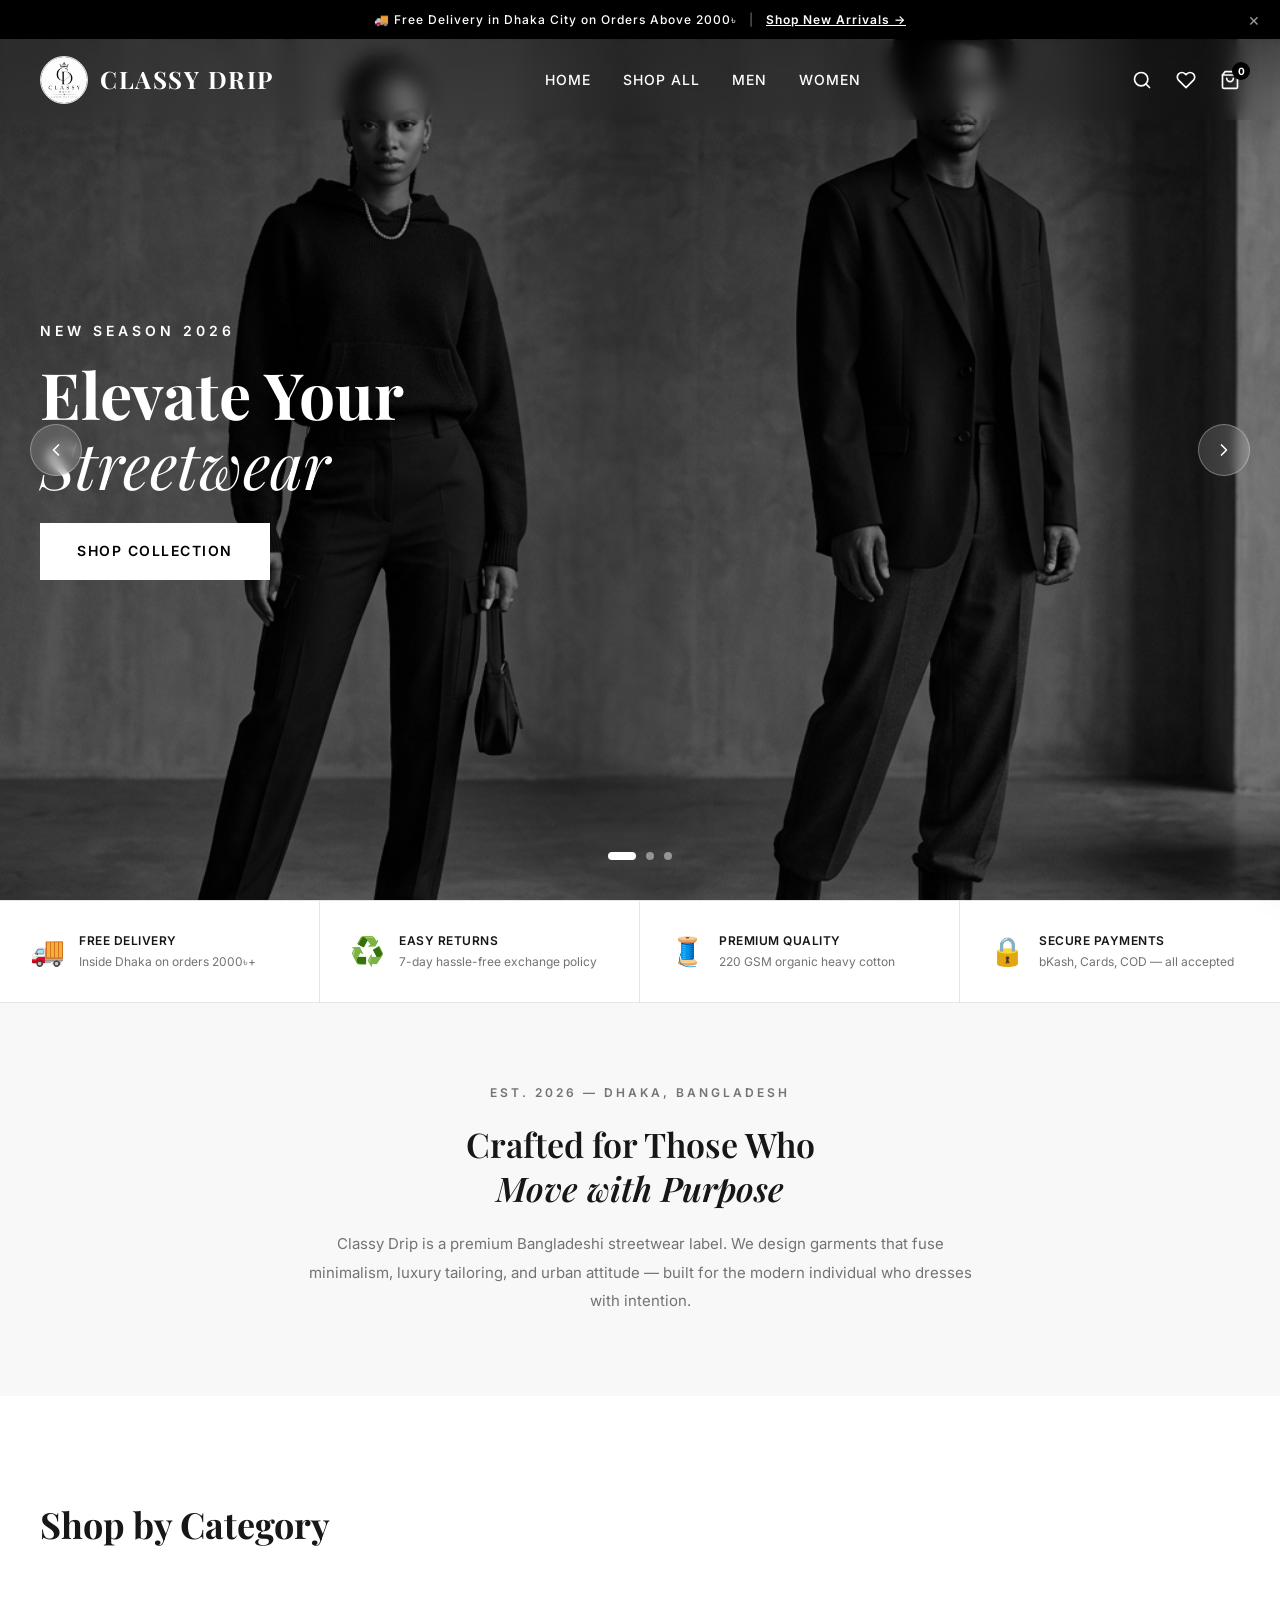
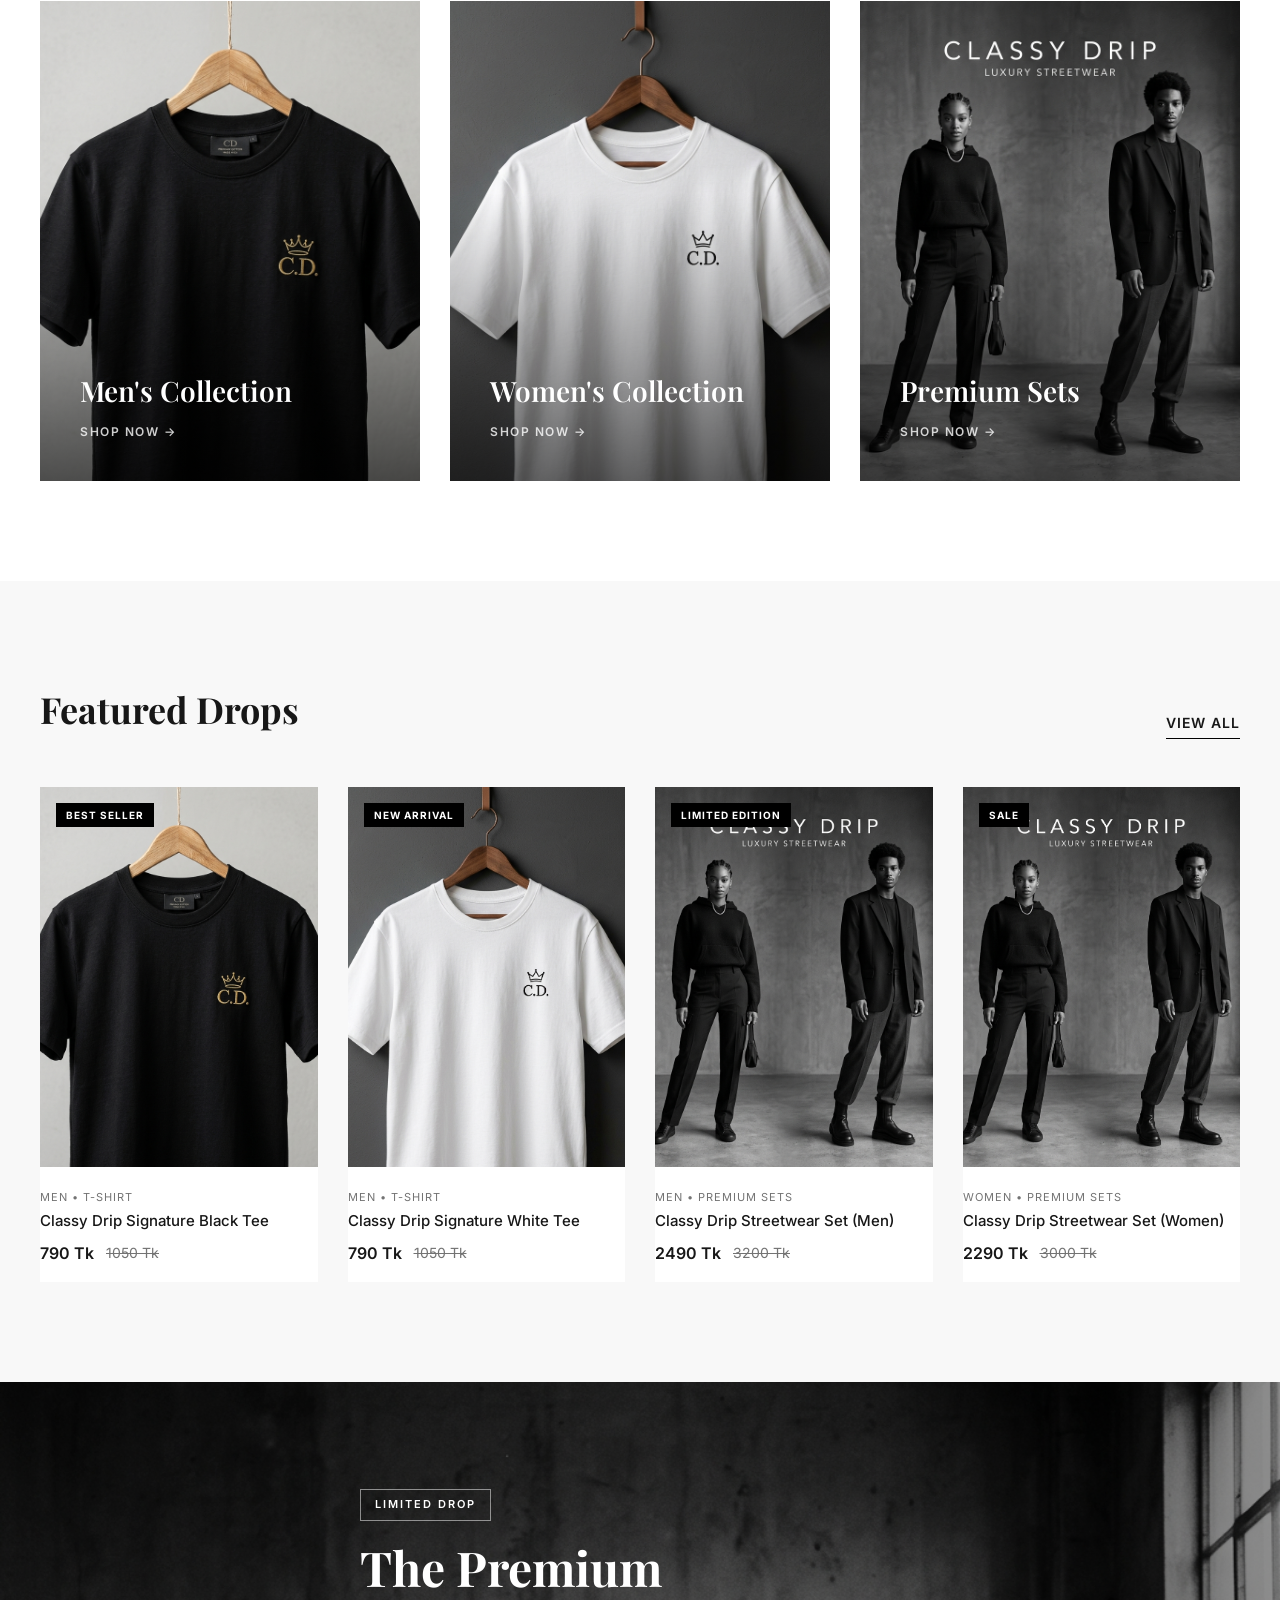
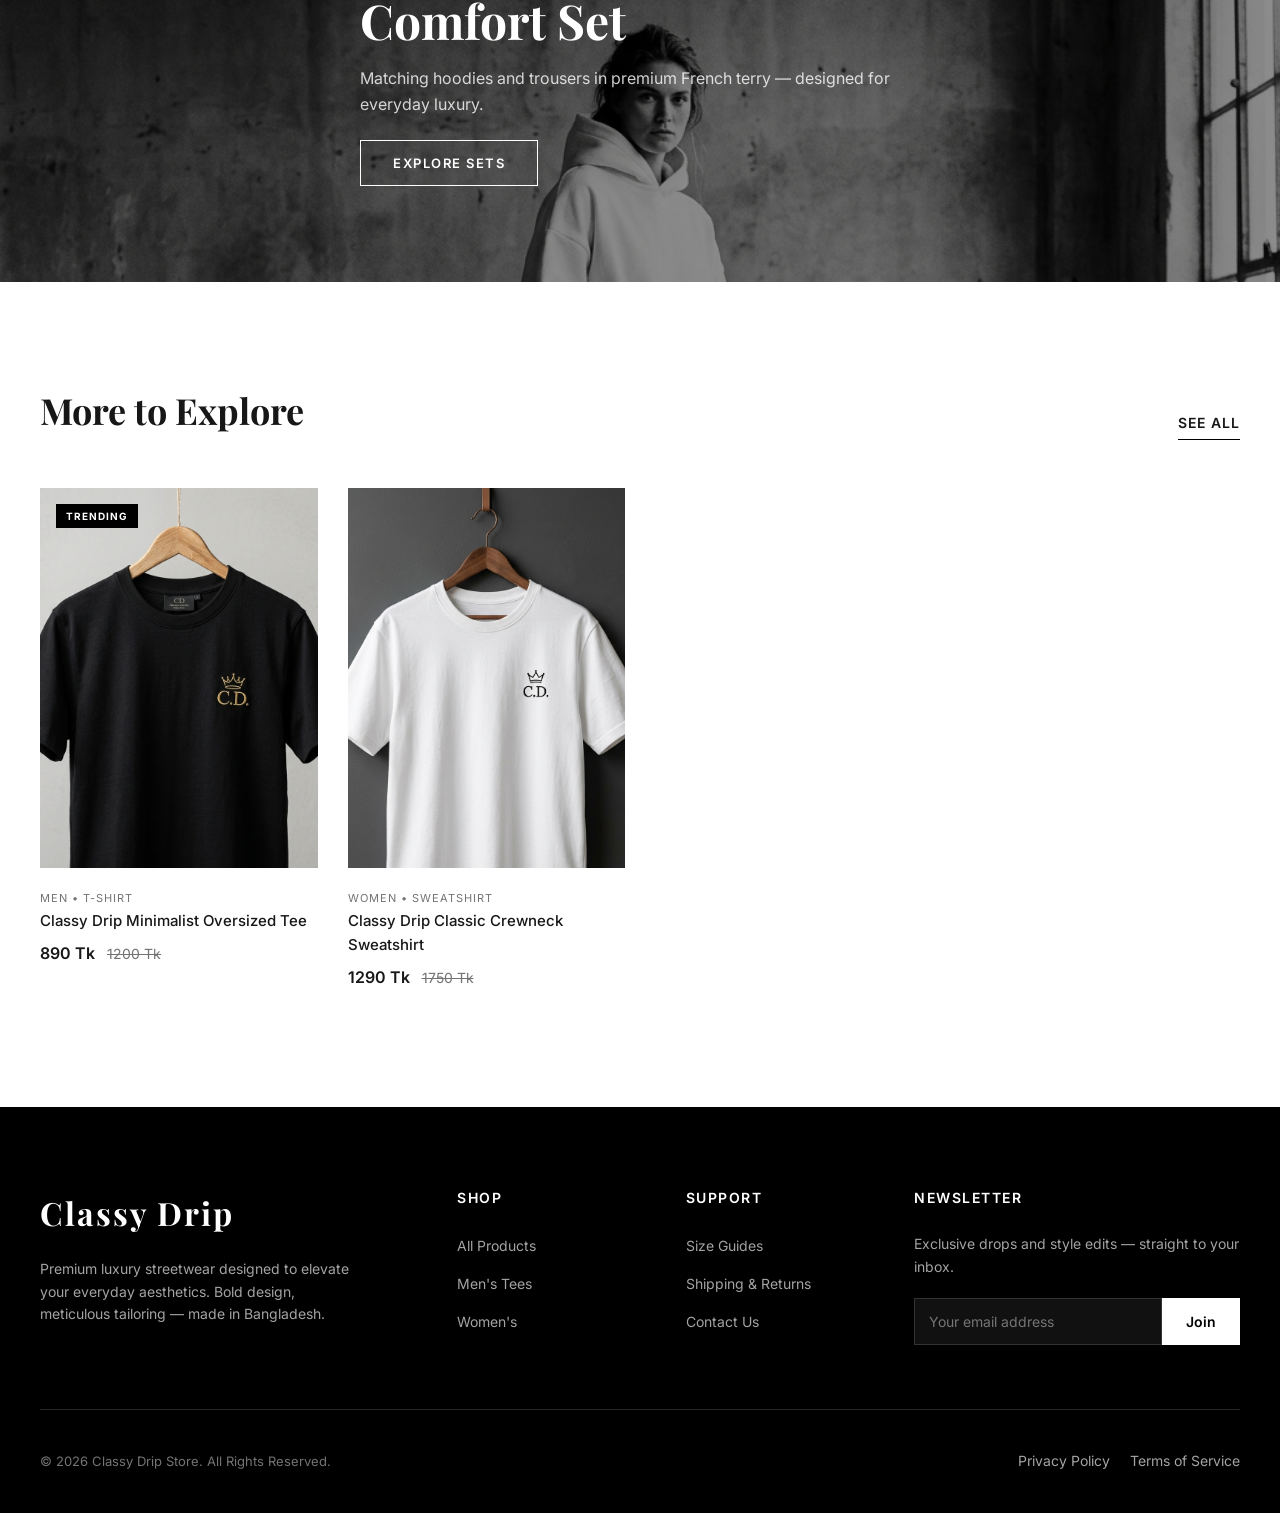
==== index.html @ b214a2b4 "Initial commit Created from https://vercel.com/new" ====
<!DOCTYPE html>
<html lang="en">
<head>
  <meta charset="UTF-8">
  <meta name="viewport" content="width=device-width, initial-scale=1.0">
  <title>Classy Drip | Premium Luxury Streetwear — Elevate Your Style</title>
  <meta name="description" content="Classy Drip offers premium black & white minimalist streetwear. Shop exclusive signature tees, hoodies and premium sets crafted from 220 GSM heavy organic cotton.">
  <link rel="stylesheet" href="style.css">
</head>
<body class="has-announcement">

  <!-- ANNOUNCEMENT BAR -->
  <div class="announcement-bar" id="announcementBar">
    <span>🚚 Free Delivery in Dhaka City on Orders Above 2000৳</span>
    <span style="color:rgba(255,255,255,0.4)">|</span>
    <a href="shop.html">Shop New Arrivals →</a>
    <button onclick="document.getElementById('announcementBar').classList.add('hidden'); document.body.classList.remove('has-announcement');" style="background:none;border:none;color:rgba(255,255,255,0.6);cursor:pointer;font-size:18px;position:absolute;right:20px;">×</button>
  </div>

  <!-- MOBILE NAV OVERLAY + DRAWER -->
  <div class="mobile-nav-overlay" id="mobileNavOverlay"></div>
  <nav class="mobile-nav-drawer" id="mobileNavDrawer">
    <button class="mobile-nav-close" id="mobileNavClose">×</button>
    <div class="mobile-nav-logo">Classy Drip</div>
    <ul class="mobile-nav-links">
      <li><a href="index.html" class="mobile-nav-link">Home</a></li>
      <li><a href="shop.html" class="mobile-nav-link">Shop All</a></li>
      <li><a href="shop.html?category=Men" class="mobile-nav-link">Men's Collection</a></li>
      <li><a href="shop.html?category=Women" class="mobile-nav-link">Women's Collection</a></li>
      <li><a href="checkout.html" class="mobile-nav-link">Checkout</a></li>
    </ul>
    <div class="mobile-nav-footer">
      <p>© 2026 Classy Drip. Elevate Your Style.</p>
    </div>
  </nav>

  <!-- STICKY HEADER -->
  <header id="mainHeader">
    <div class="container header-container">
      <!-- Hamburger (mobile only) -->
      <button class="hamburger-btn nav-icon" id="hamburgerBtn" title="Menu">
        <span></span><span></span><span></span>
      </button>

      <a href="index.html" class="logo-link">
        <img src="assets/logo.jpg" alt="Classy Drip Logo" class="logo-img">
        <span class="logo-text">Classy Drip</span>
      </a>

      <nav>
        <ul class="nav-links">
          <li><a href="index.html" class="nav-link">Home</a></li>
          <li><a href="shop.html" class="nav-link">Shop All</a></li>
          <li><a href="shop.html?category=Men" class="nav-link">Men</a></li>
          <li><a href="shop.html?category=Women" class="nav-link">Women</a></li>
        </ul>
      </nav>

      <div class="nav-actions">
        <a href="shop.html" class="nav-icon" title="Search">
          <svg width="20" height="20" viewBox="0 0 24 24" fill="none" stroke="currentColor" stroke-width="2" stroke-linecap="round" stroke-linejoin="round"><circle cx="11" cy="11" r="8"/><line x1="21" y1="21" x2="16.65" y2="16.65"/></svg>
        </a>
        <a href="#" class="nav-icon" title="Wishlist">
          <svg width="20" height="20" viewBox="0 0 24 24" fill="none" stroke="currentColor" stroke-width="2" stroke-linecap="round" stroke-linejoin="round"><path d="M20.84 4.61a5.5 5.5 0 0 0-7.78 0L12 5.67l-1.06-1.06a5.5 5.5 0 0 0-7.78 7.78l1.06 1.06L12 21.23l7.78-7.78 1.06-1.06a5.5 5.5 0 0 0 0-7.78z"/></svg>
        </a>
        <button class="nav-icon btn-open-cart" title="Shopping Bag">
          <svg width="20" height="20" viewBox="0 0 24 24" fill="none" stroke="currentColor" stroke-width="2" stroke-linecap="round" stroke-linejoin="round"><path d="M6 2L3 6v14a2 2 0 0 0 2 2h14a2 2 0 0 0 2-2V6l-3-4z"/><line x1="3" y1="6" x2="21" y2="6"/><path d="M16 10a4 4 0 0 1-8 0"/></svg>
          <span class="cart-count-badge" id="cartCount">0</span>
        </button>
      </div>
    </div>
  </header>

  <!-- HERO SLIDER -->
  <section class="hero-slider" id="heroSlider">

    <!-- Slide 1 -->
    <div class="hero-slide active" id="slide0">
      <div class="hero-slide-bg" style="background-image: url('assets/hero.png');"></div>
      <div class="hero-slide-content container">
        <span class="hero-subtitle">New Season 2026</span>
        <h1 class="hero-title">Elevate Your<br><span>Streetwear</span></h1>
        <a href="shop.html" class="hero-btn">Shop Collection</a>
      </div>
    </div>

    <!-- Slide 2 -->
    <div class="hero-slide" id="slide1">
      <div class="hero-slide-bg" style="background-image: url('assets/hero2.png');"></div>
      <div class="hero-slide-content container">
        <span class="hero-subtitle">Women's Luxury</span>
        <h1 class="hero-title">Premium<br><span>Comfort Sets</span></h1>
        <a href="shop.html?category=Women" class="hero-btn">Explore Women's</a>
      </div>
    </div>

    <!-- Slide 3 -->
    <div class="hero-slide" id="slide2">
      <div class="hero-slide-bg" style="background-image: url('assets/hero3.png');"></div>
      <div class="hero-slide-content container">
        <span class="hero-subtitle">Men's Essentials</span>
        <h1 class="hero-title">The Signature<br><span>CD Look</span></h1>
        <a href="shop.html?category=Men" class="hero-btn">Shop Men's</a>
      </div>
    </div>

    <!-- Slider Controls -->
    <button class="hero-slider-arrow prev" id="sliderPrev">
      <svg width="20" height="20" viewBox="0 0 24 24" fill="none" stroke="currentColor" stroke-width="2" stroke-linecap="round" stroke-linejoin="round"><polyline points="15 18 9 12 15 6"/></svg>
    </button>
    <button class="hero-slider-arrow next" id="sliderNext">
      <svg width="20" height="20" viewBox="0 0 24 24" fill="none" stroke="currentColor" stroke-width="2" stroke-linecap="round" stroke-linejoin="round"><polyline points="9 18 15 12 9 6"/></svg>
    </button>

    <!-- Slider Dots -->
    <div class="hero-slider-dots" id="sliderDots">
      <button class="hero-dot active" data-index="0"></button>
      <button class="hero-dot" data-index="1"></button>
      <button class="hero-dot" data-index="2"></button>
    </div>
  </section>

  <!-- TRUST BADGES STRIP -->
  <div class="trust-strip">
    <div class="trust-item">
      <span class="trust-icon">🚚</span>
      <div>
        <div class="trust-label">Free Delivery</div>
        <div class="trust-desc">Inside Dhaka on orders 2000৳+</div>
      </div>
    </div>
    <div class="trust-item">
      <span class="trust-icon">♻️</span>
      <div>
        <div class="trust-label">Easy Returns</div>
        <div class="trust-desc">7-day hassle-free exchange policy</div>
      </div>
    </div>
    <div class="trust-item">
      <span class="trust-icon">🧵</span>
      <div>
        <div class="trust-label">Premium Quality</div>
        <div class="trust-desc">220 GSM organic heavy cotton</div>
      </div>
    </div>
    <div class="trust-item">
      <span class="trust-icon">🔒</span>
      <div>
        <div class="trust-label">Secure Payments</div>
        <div class="trust-desc">bKash, Cards, COD — all accepted</div>
      </div>
    </div>
  </div>

  <!-- BRAND INTRO STRIP -->
  <section style="background-color: var(--color-bg-alt); text-align: center; padding: 80px 0;">
    <div class="container" style="max-width: 760px;">
      <p style="font-size: 12px; font-weight: 600; letter-spacing: 3px; text-transform: uppercase; color: var(--color-text-muted); margin-bottom: 20px;">Est. 2026 — Dhaka, Bangladesh</p>
      <h2 style="font-family: var(--header-font); font-size: 34px; font-weight: 600; margin-bottom: 20px; line-height: 1.3;">Crafted for Those Who<br><em>Move with Purpose</em></h2>
      <p style="font-size: 15px; color: var(--color-text-muted); line-height: 1.9;">
        Classy Drip is a premium Bangladeshi streetwear label. We design garments that fuse minimalism, luxury tailoring, and urban attitude — built for the modern individual who dresses with intention.
      </p>
    </div>
  </section>

  <!-- CATEGORY GRID -->
  <section class="section">
    <div class="container">
      <div class="section-header">
        <h2 class="section-title">Shop by Category</h2>
      </div>
      <div class="category-grid">
        <a href="shop.html?category=Men" class="category-card">
          <img src="assets/black-tshirt.png" alt="Men's Collection" class="category-img">
          <div class="category-overlay">
            <h3 class="category-name">Men's Collection</h3>
            <span class="category-cta">Shop Now →</span>
          </div>
        </a>
        <a href="shop.html?category=Women" class="category-card">
          <img src="assets/white-tshirt.png" alt="Women's Collection" class="category-img">
          <div class="category-overlay">
            <h3 class="category-name">Women's Collection</h3>
            <span class="category-cta">Shop Now →</span>
          </div>
        </a>
        <a href="shop.html" class="category-card">
          <img src="assets/hero.png" alt="Premium Sets" class="category-img">
          <div class="category-overlay">
            <h3 class="category-name">Premium Sets</h3>
            <span class="category-cta">Shop Now →</span>
          </div>
        </a>
      </div>
    </div>
  </section>

  <!-- FEATURED PRODUCTS -->
  <section class="section" style="background-color: var(--color-bg-alt);">
    <div class="container">
      <div class="section-header">
        <h2 class="section-title">Featured Drops</h2>
        <a href="shop.html" class="section-link">View All</a>
      </div>
      <div class="product-grid" id="featuredGrid"></div>
    </div>
  </section>

  <!-- PROMO BANNER -->
  <section class="promo-banner">
    <div class="promo-banner-bg" style="background-image: url('assets/hero2.png');"></div>
    <div class="container">
      <div class="promo-banner-content">
        <span class="promo-tag">Limited Drop</span>
        <h2 class="promo-title">The Premium<br>Comfort Set</h2>
        <p class="promo-desc">Matching hoodies and trousers in premium French terry — designed for everyday luxury.</p>
        <a href="shop.html" class="promo-btn">Explore Sets</a>
      </div>
    </div>
  </section>

  <!-- MORE PRODUCTS -->
  <section class="section">
    <div class="container">
      <div class="section-header">
        <h2 class="section-title">More to Explore</h2>
        <a href="shop.html" class="section-link">See All</a>
      </div>
      <div class="product-grid" id="moreGrid"></div>
    </div>
  </section>

  <!-- CART DRAWER -->
  <div class="cart-drawer-overlay" id="cartOverlay"></div>
  <div class="cart-drawer" id="cartDrawer">
    <div class="cart-drawer-header">
      <h3 class="cart-drawer-title">Shopping Bag</h3>
      <button class="cart-drawer-close" id="closeCart">×</button>
    </div>
    <div class="cart-items-container" id="cartItems"></div>
    <div class="cart-drawer-footer">
      <div class="cart-subtotal-row">
        <span>Subtotal</span>
        <span id="cartSubtotal">0 ৳</span>
      </div>
      <a href="checkout.html" class="btn-checkout">
        Proceed to Checkout
        <svg width="16" height="16" viewBox="0 0 24 24" fill="none" stroke="currentColor" stroke-width="2" stroke-linecap="round" stroke-linejoin="round"><line x1="5" y1="12" x2="19" y2="12"/><polyline points="12 5 19 12 12 19"/></svg>
      </a>
    </div>
  </div>

  <!-- FOOTER -->
  <footer>
    <div class="container">
      <div class="footer-grid">
        <div>
          <div class="footer-logo">Classy Drip</div>
          <p class="footer-about-text">Premium luxury streetwear designed to elevate your everyday aesthetics. Bold design, meticulous tailoring — made in Bangladesh.</p>
        </div>
        <div>
          <h4 class="footer-column-title">Shop</h4>
          <ul class="footer-links">
            <li><a href="shop.html" class="footer-link">All Products</a></li>
            <li><a href="shop.html?category=Men" class="footer-link">Men's Tees</a></li>
            <li><a href="shop.html?category=Women" class="footer-link">Women's</a></li>
          </ul>
        </div>
        <div>
          <h4 class="footer-column-title">Support</h4>
          <ul class="footer-links">
            <li><a href="#" class="footer-link">Size Guides</a></li>
            <li><a href="#" class="footer-link">Shipping & Returns</a></li>
            <li><a href="#" class="footer-link">Contact Us</a></li>
          </ul>
        </div>
        <div>
          <h4 class="footer-column-title">Newsletter</h4>
          <p class="footer-newsletter-text">Exclusive drops and style edits — straight to your inbox.</p>
          <form class="newsletter-form" onsubmit="event.preventDefault(); alert('You\'re subscribed!');">
            <input type="email" placeholder="Your email address" class="newsletter-input" required>
            <button type="submit" class="btn-newsletter">Join</button>
          </form>
        </div>
      </div>
      <div class="footer-bottom">
        <div>© 2026 Classy Drip Store. All Rights Reserved.</div>
        <div style="display:flex; gap: 20px;">
          <a href="#" class="footer-link">Privacy Policy</a>
          <a href="#" class="footer-link">Terms of Service</a>
        </div>
      </div>
    </div>
  </footer>

  <script src="app.js"></script>
</body>
</html>
---- style.css ----
/* 
  Classy Drip - Premium E-Commerce Stylesheet
  Theme: Black & White Minimalist Luxury
*/

@import url('https://fonts.googleapis.com/css2?family=Inter:wght@300;400;500;600;700&family=Playfair+Display:ital,wght@0,400;0,600;0,700;1,400&display=swap');

:root {
  --primary-font: 'Inter', sans-serif;
  --header-font: 'Playfair Display', serif;
  
  /* Color Tokens */
  --color-bg: #ffffff;
  --color-bg-alt: #f8f8f8;
  --color-border: #e5e5e5;
  --color-text: #171717;
  --color-text-muted: #737373;
  --color-accent: #000000;
  --color-accent-hover: #333333;
  --color-white: #ffffff;
  
  --transition-smooth: all 0.3s cubic-bezier(0.4, 0, 0.2, 1);
  --header-height: 80px;
}

* {
  box-sizing: border-box;
  margin: 0;
  padding: 0;
}

body {
  font-family: var(--primary-font);
  background-color: var(--color-bg);
  color: var(--color-text);
  line-height: 1.6;
  -webkit-font-smoothing: antialiased;
  overflow-x: hidden;
}

a {
  text-decoration: none;
  color: inherit;
  transition: var(--transition-smooth);
}

img {
  max-width: 100%;
  height: auto;
  display: block;
}

button, input, select {
  font-family: inherit;
  outline: none;
}

/* Base Layout Container */
.container {
  max-width: 1400px;
  margin: 0 auto;
  padding: 0 40px;
}

@media (max-width: 768px) {
  .container {
    padding: 0 20px;
  }
}

/* Premium Header Navigation */
header {
  position: fixed;
  top: 0;
  left: 0;
  width: 100%;
  height: var(--header-height);
  background-color: rgba(255, 255, 255, 0.95);
  backdrop-filter: blur(10px);
  border-bottom: 1px solid var(--color-border);
  z-index: 1000;
  transition: var(--transition-smooth);
}

header.transparent {
  background-color: transparent;
  border-bottom-color: transparent;
}

header.transparent .nav-link,
header.transparent .nav-icon {
  color: var(--color-white);
}

header.transparent .logo-text {
  color: var(--color-white);
}

header.scrolled {
  background-color: rgba(255, 255, 255, 0.95);
  border-bottom-color: var(--color-border);
  box-shadow: 0 4px 30px rgba(0, 0, 0, 0.02);
}

header.scrolled .nav-link,
header.scrolled .nav-icon,
header.scrolled .logo-text {
  color: var(--color-text);
}

.header-container {
  display: flex;
  justify-content: space-between;
  align-items: center;
  height: 100%;
}

.logo-link {
  display: flex;
  align-items: center;
  gap: 12px;
}

.logo-img {
  height: 48px;
  width: 48px;
  border-radius: 50%;
  object-fit: cover;
  border: 1px solid var(--color-border);
}

.logo-text {
  font-family: var(--header-font);
  font-weight: 700;
  font-size: 24px;
  letter-spacing: 1.5px;
  text-transform: uppercase;
  color: var(--color-text);
  transition: var(--transition-smooth);
}

.nav-links {
  display: flex;
  gap: 32px;
  list-style: none;
}

.nav-link {
  font-weight: 500;
  font-size: 14px;
  text-transform: uppercase;
  letter-spacing: 1px;
  color: var(--color-text);
  padding: 8px 0;
  position: relative;
}

.nav-link::after {
  content: '';
  position: absolute;
  bottom: 0;
  left: 0;
  width: 0;
  height: 1.5px;
  background-color: var(--color-accent);
  transition: var(--transition-smooth);
}

.nav-link:hover::after {
  width: 100%;
}

.nav-actions {
  display: flex;
  align-items: center;
  gap: 24px;
}

.nav-icon {
  color: var(--color-text);
  font-size: 18px;
  position: relative;
  background: none;
  border: none;
  cursor: pointer;
  display: flex;
  align-items: center;
  justify-content: center;
}

.cart-count-badge {
  position: absolute;
  top: -8px;
  right: -10px;
  background-color: var(--color-accent);
  color: var(--color-white);
  font-size: 10px;
  font-weight: 700;
  width: 18px;
  height: 18px;
  border-radius: 50%;
  display: flex;
  align-items: center;
  justify-content: center;
}

/* Hero Section */
.hero {
  position: relative;
  height: 100vh;
  width: 100vw;
  background-color: var(--color-accent);
  overflow: hidden;
}

.hero-bg {
  position: absolute;
  top: 0;
  left: 0;
  width: 100%;
  height: 100%;
  background-size: cover;
  background-position: center;
  filter: brightness(0.65);
}

.hero-content {
  position: relative;
  z-index: 10;
  height: 100%;
  display: flex;
  flex-direction: column;
  justify-content: center;
  align-items: flex-start;
  color: var(--color-white);
}

.hero-subtitle {
  font-size: 14px;
  font-weight: 600;
  letter-spacing: 4px;
  text-transform: uppercase;
  margin-bottom: 16px;
  animation: fadeInUp 1s ease;
}

.hero-title {
  font-family: var(--header-font);
  font-size: 64px;
  font-weight: 700;
  line-height: 1.1;
  margin-bottom: 24px;
  max-width: 650px;
  animation: fadeInUp 1.2s ease;
}

.hero-title span {
  font-style: italic;
  font-weight: 400;
}

.hero-btn {
  background-color: var(--color-white);
  color: var(--color-accent);
  padding: 16px 36px;
  font-size: 14px;
  font-weight: 600;
  text-transform: uppercase;
  letter-spacing: 1.5px;
  border: 1px solid var(--color-white);
  animation: fadeInUp 1.4s ease;
  transition: var(--transition-smooth);
}

.hero-btn:hover {
  background-color: transparent;
  color: var(--color-white);
}

/* Section Common Styling */
.section {
  padding: 100px 0;
}

.section-header {
  display: flex;
  justify-content: space-between;
  align-items: flex-end;
  margin-bottom: 48px;
}

.section-title {
  font-family: var(--header-font);
  font-size: 36px;
  font-weight: 700;
}

.section-link {
  font-weight: 600;
  font-size: 14px;
  text-transform: uppercase;
  letter-spacing: 1px;
  border-bottom: 1.5px solid var(--color-accent);
  padding-bottom: 4px;
}

.section-link:hover {
  color: var(--color-text-muted);
  border-bottom-color: var(--color-text-muted);
}

/* Category Grid */
.category-grid {
  display: grid;
  grid-template-columns: repeat(3, 1fr);
  gap: 30px;
}

@media (max-width: 992px) {
  .category-grid {
    grid-template-columns: 1fr;
  }
}

.category-card {
  position: relative;
  height: 480px;
  overflow: hidden;
}

.category-img {
  width: 100%;
  height: 100%;
  object-fit: cover;
  transition: var(--transition-smooth);
}

.category-card:hover .category-img {
  transform: scale(1.05);
}

.category-overlay {
  position: absolute;
  top: 0;
  left: 0;
  width: 100%;
  height: 100%;
  background: linear-gradient(to top, rgba(0,0,0,0.6) 0%, rgba(0,0,0,0) 60%);
  display: flex;
  flex-direction: column;
  justify-content: flex-end;
  padding: 40px;
  color: var(--color-white);
  transition: var(--transition-smooth);
}

.category-name {
  font-family: var(--header-font);
  font-size: 28px;
  font-weight: 600;
  margin-bottom: 8px;
}

.category-cta {
  font-size: 12px;
  font-weight: 600;
  text-transform: uppercase;
  letter-spacing: 1.5px;
  opacity: 0.8;
}

/* Product Card & Grid */
.product-grid {
  display: grid;
  grid-template-columns: repeat(4, 1fr);
  gap: 30px;
}

@media (max-width: 1200px) {
  .product-grid {
    grid-template-columns: repeat(3, 1fr);
  }
}

@media (max-width: 768px) {
  .product-grid {
    grid-template-columns: repeat(2, 1fr);
    gap: 16px;
  }
}

@media (max-width: 480px) {
  .product-grid {
    grid-template-columns: 1fr;
  }
}

.product-card {
  display: flex;
  flex-direction: column;
  position: relative;
  background-color: var(--color-bg);
  transition: var(--transition-smooth);
}

.product-img-container {
  position: relative;
  background-color: var(--color-bg-alt);
  overflow: hidden;
  height: 380px;
  width: 100%;
}

.product-image {
  width: 100%;
  height: 100%;
  object-fit: cover;
  transition: var(--transition-smooth);
}

.product-card:hover .product-image {
  transform: scale(1.04);
}

.product-badge {
  position: absolute;
  top: 16px;
  left: 16px;
  background-color: var(--color-accent);
  color: var(--color-white);
  font-size: 10px;
  font-weight: 700;
  text-transform: uppercase;
  padding: 4px 10px;
  letter-spacing: 1px;
}

.product-actions {
  position: absolute;
  bottom: 0;
  left: 0;
  width: 100%;
  background-color: rgba(255, 255, 255, 0.9);
  padding: 16px;
  transform: translateY(100%);
  transition: var(--transition-smooth);
  display: flex;
  gap: 8px;
}

.product-card:hover .product-actions {
  transform: translateY(0);
}

.btn-quick-add {
  flex-grow: 1;
  background-color: var(--color-accent);
  color: var(--color-white);
  border: none;
  padding: 12px;
  font-size: 12px;
  font-weight: 600;
  text-transform: uppercase;
  letter-spacing: 1px;
  cursor: pointer;
  transition: var(--transition-smooth);
}

.btn-quick-add:hover {
  background-color: var(--color-accent-hover);
}

.btn-wishlist {
  background-color: var(--color-white);
  color: var(--color-accent);
  border: 1px solid var(--color-border);
  width: 44px;
  height: 44px;
  display: flex;
  align-items: center;
  justify-content: center;
  cursor: pointer;
  transition: var(--transition-smooth);
}

.btn-wishlist:hover {
  background-color: var(--color-bg-alt);
}

.product-info {
  padding: 16px 0;
}

.product-category {
  font-size: 11px;
  color: var(--color-text-muted);
  text-transform: uppercase;
  letter-spacing: 1px;
  margin-bottom: 6px;
}

.product-name {
  font-size: 15px;
  font-weight: 500;
  margin-bottom: 8px;
  color: var(--color-text);
}

.product-name a:hover {
  text-decoration: underline;
}

.product-price-row {
  display: flex;
  align-items: center;
  gap: 12px;
}

.product-price {
  font-weight: 600;
  font-size: 16px;
}

.product-price-old {
  color: var(--color-text-muted);
  text-decoration: line-through;
  font-size: 14px;
}

/* Shop / Catalog Page Filters */
.shop-layout {
  display: grid;
  grid-template-columns: 280px 1fr;
  gap: 40px;
  margin-top: calc(var(--header-height) + 40px);
  margin-bottom: 100px;
}

@media (max-width: 992px) {
  .shop-layout {
    grid-template-columns: 1fr;
    margin-top: calc(var(--header-height) + 20px);
  }
}

.shop-sidebar {
  border-right: 1px solid var(--color-border);
  padding-right: 30px;
}

@media (max-width: 992px) {
  .shop-sidebar {
    border-right: none;
    padding-right: 0;
    border-bottom: 1px solid var(--color-border);
    padding-bottom: 20px;
  }
}

.filter-section {
  margin-bottom: 36px;
}

.filter-title {
  font-size: 14px;
  font-weight: 600;
  text-transform: uppercase;
  letter-spacing: 1px;
  margin-bottom: 18px;
  position: relative;
}

.filter-list {
  list-style: none;
  display: flex;
  flex-direction: column;
  gap: 12px;
}

.filter-item label {
  display: flex;
  align-items: center;
  gap: 10px;
  font-size: 14px;
  cursor: pointer;
  user-select: none;
}

.filter-checkbox {
  appearance: none;
  width: 16px;
  height: 16px;
  border: 1px solid var(--color-border);
  border-radius: 0;
  cursor: pointer;
  position: relative;
  transition: var(--transition-smooth);
}

.filter-checkbox:checked {
  background-color: var(--color-accent);
  border-color: var(--color-accent);
}

.filter-checkbox:checked::after {
  content: '✓';
  color: var(--color-white);
  font-size: 10px;
  position: absolute;
  top: 50%;
  left: 50%;
  transform: translate(-50%, -50%);
}

.price-range-inputs {
  display: flex;
  gap: 12px;
}

.price-input {
  width: 50%;
  padding: 10px;
  border: 1px solid var(--color-border);
  font-size: 14px;
  text-align: center;
}

.size-pill-grid {
  display: flex;
  flex-wrap: wrap;
  gap: 8px;
}

.size-pill-checkbox {
  display: none;
}

.size-pill-label {
  display: inline-flex;
  align-items: center;
  justify-content: center;
  min-width: 44px;
  height: 44px;
  border: 1px solid var(--color-border);
  font-size: 13px;
  font-weight: 500;
  cursor: pointer;
  transition: var(--transition-smooth);
}

.size-pill-checkbox:checked + .size-pill-label {
  background-color: var(--color-accent);
  border-color: var(--color-accent);
  color: var(--color-white);
}

.size-pill-label:hover {
  border-color: var(--color-accent);
}

/* Product Detail Page Layout */
.product-detail-layout {
  display: grid;
  grid-template-columns: 1fr 1fr;
  gap: 60px;
  margin-top: calc(var(--header-height) + 60px);
  margin-bottom: 100px;
}

@media (max-width: 992px) {
  .product-detail-layout {
    grid-template-columns: 1fr;
    gap: 40px;
    margin-top: calc(var(--header-height) + 20px);
  }
}

.product-gallery {
  display: flex;
  flex-direction: column;
  gap: 20px;
}

.product-main-img {
  width: 100%;
  height: 600px;
  object-fit: cover;
  background-color: var(--color-bg-alt);
}

@media (max-width: 768px) {
  .product-main-img {
    height: 400px;
  }
}

.product-thumbnails {
  display: flex;
  gap: 12px;
}

.thumbnail-img {
  width: 80px;
  height: 80px;
  object-fit: cover;
  border: 1px solid var(--color-border);
  cursor: pointer;
  opacity: 0.6;
  transition: var(--transition-smooth);
}

.thumbnail-img.active,
.thumbnail-img:hover {
  opacity: 1;
  border-color: var(--color-accent);
}

.detail-info {
  display: flex;
  flex-direction: column;
}

.detail-name {
  font-family: var(--header-font);
  font-size: 40px;
  font-weight: 700;
  margin-bottom: 16px;
  line-height: 1.2;
}

.detail-price-row {
  display: flex;
  align-items: center;
  gap: 20px;
  margin-bottom: 30px;
  border-bottom: 1px solid var(--color-border);
  padding-bottom: 24px;
}

.detail-price {
  font-size: 28px;
  font-weight: 700;
}

.detail-price-old {
  font-size: 20px;
  color: var(--color-text-muted);
  text-decoration: line-through;
}

.detail-desc {
  font-size: 15px;
  color: var(--color-text-muted);
  margin-bottom: 30px;
}

.detail-option-title {
  font-size: 12px;
  font-weight: 600;
  text-transform: uppercase;
  letter-spacing: 1px;
  margin-bottom: 12px;
}

.detail-size-selector {
  margin-bottom: 30px;
}

.detail-qty-selector {
  margin-bottom: 40px;
}

.qty-control {
  display: inline-flex;
  border: 1px solid var(--color-border);
}

.qty-btn {
  background: none;
  border: none;
  width: 48px;
  height: 48px;
  font-size: 18px;
  cursor: pointer;
  display: flex;
  align-items: center;
  justify-content: center;
  transition: var(--transition-smooth);
}

.qty-btn:hover {
  background-color: var(--color-bg-alt);
}

.qty-input {
  width: 48px;
  height: 48px;
  border: none;
  border-left: 1px solid var(--color-border);
  border-right: 1px solid var(--color-border);
  text-align: center;
  font-size: 16px;
  font-weight: 600;
}

.detail-actions {
  display: flex;
  gap: 16px;
  margin-bottom: 40px;
}

.btn-add-to-cart {
  flex-grow: 1;
  background-color: var(--color-accent);
  color: var(--color-white);
  border: 1px solid var(--color-accent);
  height: 56px;
  font-size: 14px;
  font-weight: 600;
  text-transform: uppercase;
  letter-spacing: 1.5px;
  cursor: pointer;
  transition: var(--transition-smooth);
}

.btn-add-to-cart:hover {
  background-color: transparent;
  color: var(--color-accent);
}

.btn-detail-wishlist {
  width: 56px;
  height: 56px;
  border: 1px solid var(--color-border);
  background: none;
  cursor: pointer;
  display: flex;
  align-items: center;
  justify-content: center;
  transition: var(--transition-smooth);
}

.btn-detail-wishlist:hover {
  border-color: var(--color-accent);
}

.detail-features {
  border-top: 1px solid var(--color-border);
  padding-top: 30px;
  display: flex;
  flex-direction: column;
  gap: 16px;
}

.feature-item {
  display: flex;
  align-items: center;
  gap: 12px;
  font-size: 14px;
}

.feature-icon {
  font-size: 18px;
  color: var(--color-accent);
}

/* Tabs & Size Chart Section */
.product-tabs {
  margin-bottom: 60px;
  border-top: 1px solid var(--color-border);
}

.tabs-nav {
  display: flex;
  gap: 40px;
  border-bottom: 1px solid var(--color-border);
  list-style: none;
}

.tab-btn {
  background: none;
  border: none;
  font-size: 14px;
  font-weight: 600;
  text-transform: uppercase;
  letter-spacing: 1px;
  padding: 20px 0;
  cursor: pointer;
  color: var(--color-text-muted);
  position: relative;
}

.tab-btn.active {
  color: var(--color-text);
}

.tab-btn.active::after {
  content: '';
  position: absolute;
  bottom: -1px;
  left: 0;
  width: 100%;
  height: 2px;
  background-color: var(--color-accent);
}

.tab-content {
  padding: 30px 0;
  display: none;
}

.tab-content.active {
  display: block;
}

/* Size Chart Table style */
.size-chart-unit-toggle {
  display: flex;
  gap: 10px;
  margin-bottom: 20px;
}

.unit-btn {
  background-color: var(--color-bg-alt);
  border: 1px solid var(--color-border);
  padding: 8px 16px;
  font-size: 12px;
  font-weight: 600;
  cursor: pointer;
  transition: var(--transition-smooth);
}

.unit-btn.active {
  background-color: var(--color-accent);
  border-color: var(--color-accent);
  color: var(--color-white);
}

.size-table {
  width: 100%;
  border-collapse: collapse;
  text-align: left;
}

.size-table th,
.size-table td {
  padding: 16px;
  border-bottom: 1px solid var(--color-border);
  font-size: 14px;
}

.size-table th {
  font-weight: 600;
  background-color: var(--color-bg-alt);
}

/* Premium Shopping Cart Drawer (Right Slide-out) */
.cart-drawer-overlay {
  position: fixed;
  top: 0;
  left: 0;
  width: 100%;
  height: 100%;
  background-color: rgba(0, 0, 0, 0.4);
  backdrop-filter: blur(4px);
  z-index: 2000;
  opacity: 0;
  visibility: hidden;
  transition: var(--transition-smooth);
}

.cart-drawer-overlay.open {
  opacity: 1;
  visibility: visible;
}

.cart-drawer {
  position: fixed;
  top: 0;
  right: 0;
  width: 480px;
  height: 100%;
  background-color: var(--color-white);
  z-index: 2001;
  box-shadow: -10px 0 30px rgba(0,0,0,0.05);
  display: flex;
  flex-direction: column;
  transform: translateX(100%);
  transition: var(--transition-smooth);
}

@media (max-width: 480px) {
  .cart-drawer {
    width: 100%;
  }
}

.cart-drawer.open {
  transform: translateX(0);
}

.cart-drawer-header {
  padding: 30px;
  border-bottom: 1px solid var(--color-border);
  display: flex;
  justify-content: space-between;
  align-items: center;
}

.cart-drawer-title {
  font-family: var(--header-font);
  font-size: 24px;
  font-weight: 600;
}

.cart-drawer-close {
  background: none;
  border: none;
  font-size: 24px;
  cursor: pointer;
  color: var(--color-text);
  transition: var(--transition-smooth);
}

.cart-drawer-close:hover {
  transform: rotate(90deg);
}

.cart-items-container {
  flex-grow: 1;
  overflow-y: auto;
  padding: 30px;
  display: flex;
  flex-direction: column;
  gap: 24px;
}

.cart-empty-message {
  margin: auto;
  text-align: center;
  color: var(--color-text-muted);
}

.cart-item {
  display: flex;
  gap: 20px;
  border-bottom: 1px solid var(--color-border);
  padding-bottom: 24px;
  position: relative;
}

.cart-item-img {
  width: 90px;
  height: 110px;
  object-fit: cover;
  background-color: var(--color-bg-alt);
}

.cart-item-details {
  flex-grow: 1;
  display: flex;
  flex-direction: column;
}

.cart-item-name {
  font-size: 15px;
  font-weight: 500;
  margin-bottom: 6px;
  max-width: 240px;
}

.cart-item-price-row {
  display: flex;
  align-items: center;
  gap: 8px;
  margin-bottom: 12px;
}

.cart-item-price {
  font-weight: 600;
  font-size: 14px;
}

.cart-item-size-selector {
  font-size: 12px;
  padding: 6px 12px;
  border: 1px solid var(--color-border);
  background-color: var(--color-white);
  margin-bottom: 10px;
  width: fit-content;
}

.cart-item-qty {
  display: flex;
  align-items: center;
  border: 1px solid var(--color-border);
  width: fit-content;
}

.cart-qty-btn {
  background: none;
  border: none;
  width: 28px;
  height: 28px;
  font-size: 14px;
  cursor: pointer;
}

.cart-qty-input {
  width: 32px;
  height: 28px;
  border: none;
  border-left: 1px solid var(--color-border);
  border-right: 1px solid var(--color-border);
  text-align: center;
  font-size: 12px;
  font-weight: 600;
}

.cart-item-remove {
  position: absolute;
  top: 0;
  right: 0;
  background: none;
  border: none;
  color: var(--color-text-muted);
  cursor: pointer;
  font-size: 18px;
}

.cart-item-remove:hover {
  color: var(--color-accent);
}

/* Unique feature: Add another size */
.btn-add-another-size {
  display: inline-flex;
  align-items: center;
  gap: 6px;
  background: none;
  border: 1.5px dashed var(--color-border);
  padding: 8px 12px;
  font-size: 12px;
  font-weight: 600;
  text-transform: uppercase;
  margin-top: 10px;
  cursor: pointer;
  transition: var(--transition-smooth);
}

.btn-add-another-size:hover {
  border-color: var(--color-accent);
  background-color: var(--color-bg-alt);
}

.cart-drawer-footer {
  padding: 30px;
  border-top: 1px solid var(--color-border);
  background-color: var(--color-bg-alt);
}

.cart-subtotal-row {
  display: flex;
  justify-content: space-between;
  font-weight: 600;
  font-size: 18px;
  margin-bottom: 20px;
}

.btn-checkout {
  display: flex;
  align-items: center;
  justify-content: center;
  gap: 10px;
  width: 100%;
  background-color: var(--color-accent);
  color: var(--color-white);
  border: 1px solid var(--color-accent);
  height: 56px;
  font-size: 14px;
  font-weight: 600;
  text-transform: uppercase;
  letter-spacing: 1.5px;
  cursor: pointer;
  transition: var(--transition-smooth);
}

.btn-checkout:hover {
  background-color: transparent;
  color: var(--color-accent);
}

/* Checkout Page Grid */
.checkout-layout {
  display: grid;
  grid-template-columns: 1.2fr 0.8fr;
  gap: 60px;
  margin-top: calc(var(--header-height) + 60px);
  margin-bottom: 100px;
}

@media (max-width: 992px) {
  .checkout-layout {
    grid-template-columns: 1fr;
    gap: 40px;
    margin-top: calc(var(--header-height) + 20px);
  }
}

.checkout-column-title {
  font-family: var(--header-font);
  font-size: 22px;
  font-weight: 600;
  margin-bottom: 24px;
  border-bottom: 1px solid var(--color-border);
  padding-bottom: 12px;
}

.checkout-form-section {
  display: flex;
  flex-direction: column;
  gap: 20px;
  margin-bottom: 40px;
}

.form-group-row {
  display: grid;
  grid-template-columns: 1fr 1fr;
  gap: 20px;
}

@media (max-width: 480px) {
  .form-group-row {
    grid-template-columns: 1fr;
  }
}

.form-group {
  display: flex;
  flex-direction: column;
  gap: 8px;
}

.form-label {
  font-size: 12px;
  font-weight: 600;
  text-transform: uppercase;
  letter-spacing: 0.5px;
}

.form-input,
.form-select {
  padding: 14px;
  border: 1px solid var(--color-border);
  font-size: 14px;
  background-color: var(--color-white);
  transition: var(--transition-smooth);
}

.form-input:focus,
.form-select:focus {
  border-color: var(--color-accent);
}

/* Payment Gateway Selector */
.payment-methods-grid {
  display: flex;
  flex-direction: column;
  gap: 16px;
}

.payment-method-card {
  border: 1px solid var(--color-border);
  padding: 20px;
  display: flex;
  align-items: center;
  gap: 16px;
  cursor: pointer;
  transition: var(--transition-smooth);
}

.payment-method-card:hover {
  border-color: var(--color-accent);
}

.payment-method-card.active {
  border-color: var(--color-accent);
  background-color: var(--color-bg-alt);
}

.payment-radio {
  display: none;
}

.payment-custom-radio {
  width: 20px;
  height: 20px;
  border: 2px solid var(--color-border);
  border-radius: 50%;
  display: inline-flex;
  align-items: center;
  justify-content: center;
  position: relative;
}

.payment-radio:checked + .payment-custom-radio {
  border-color: var(--color-accent);
}

.payment-radio:checked + .payment-custom-radio::after {
  content: '';
  width: 10px;
  height: 10px;
  background-color: var(--color-accent);
  border-radius: 50%;
}

.payment-method-title {
  font-weight: 600;
  font-size: 14px;
}

.payment-method-logo {
  height: 24px;
  margin-left: auto;
}

/* Checkout Summary Side panel */
.checkout-summary-card {
  background-color: var(--color-bg-alt);
  border: 1px solid var(--color-border);
  padding: 30px;
  position: sticky;
  top: calc(var(--header-height) + 30px);
}

.summary-items-list {
  display: flex;
  flex-direction: column;
  gap: 20px;
  margin-bottom: 24px;
  max-height: 240px;
  overflow-y: auto;
}

.summary-item-row {
  display: flex;
  justify-content: space-between;
  align-items: center;
  font-size: 14px;
}

.summary-item-name {
  max-width: 180px;
  font-weight: 500;
}

.summary-math-section {
  border-top: 1px solid var(--color-border);
  border-bottom: 1px solid var(--color-border);
  padding: 20px 0;
  margin-bottom: 24px;
  display: flex;
  flex-direction: column;
  gap: 12px;
}

.summary-math-row {
  display: flex;
  justify-content: space-between;
  font-size: 14px;
}

.summary-math-row.total {
  font-weight: 700;
  font-size: 18px;
  color: var(--color-accent);
}

.btn-confirm-order {
  width: 100%;
  background-color: var(--color-accent);
  color: var(--color-white);
  border: none;
  height: 56px;
  font-size: 14px;
  font-weight: 600;
  text-transform: uppercase;
  letter-spacing: 1.5px;
  cursor: pointer;
  transition: var(--transition-smooth);
}

.btn-confirm-order:hover {
  background-color: var(--color-accent-hover);
}

/* Footer Section */
footer {
  background-color: #000000;
  color: #ffffff;
  padding: 80px 0 40px 0;
}

.footer-grid {
  display: grid;
  grid-template-columns: 2fr 1fr 1fr 1.5fr;
  gap: 40px;
  margin-bottom: 60px;
}

@media (max-width: 992px) {
  .footer-grid {
    grid-template-columns: 1fr 1fr;
  }
}

@media (max-width: 480px) {
  .footer-grid {
    grid-template-columns: 1fr;
  }
}

.footer-logo {
  font-family: var(--header-font);
  font-size: 32px;
  font-weight: 700;
  letter-spacing: 2px;
  margin-bottom: 20px;
  color: #ffffff;
}

.footer-about-text {
  font-size: 14px;
  color: #a3a3a3;
  max-width: 320px;
  margin-bottom: 24px;
}

.footer-column-title {
  font-size: 14px;
  font-weight: 600;
  text-transform: uppercase;
  letter-spacing: 1.5px;
  margin-bottom: 24px;
  color: #ffffff;
}

.footer-links {
  list-style: none;
  display: flex;
  flex-direction: column;
  gap: 12px;
}

.footer-link {
  font-size: 14px;
  color: #a3a3a3;
}

.footer-link:hover {
  color: #ffffff;
}

.footer-newsletter-text {
  font-size: 14px;
  color: #a3a3a3;
  margin-bottom: 20px;
}

.newsletter-form {
  display: flex;
}

.newsletter-input {
  flex-grow: 1;
  padding: 14px;
  border: 1px solid #333333;
  background-color: #111111;
  color: #ffffff;
  font-size: 14px;
}

.btn-newsletter {
  background-color: #ffffff;
  color: #000000;
  border: none;
  padding: 0 24px;
  font-size: 14px;
  font-weight: 600;
  cursor: pointer;
}

.footer-bottom {
  border-top: 1px solid #262626;
  padding-top: 40px;
  display: flex;
  justify-content: space-between;
  align-items: center;
  font-size: 13px;
  color: #737373;
}

@media (max-width: 768px) {
  .footer-bottom {
    flex-direction: column;
    gap: 20px;
    text-align: center;
  }
}

/* Animations */
@keyframes fadeInUp {
  from {
    opacity: 0;
    transform: translateY(20px);
  }
  to {
    opacity: 1;
    transform: translateY(0);
  }
}

/* Success Modal / Screen styling */
.success-container {
  display: flex;
  flex-direction: column;
  align-items: center;
  justify-content: center;
  text-align: center;
  min-height: 60vh;
  margin-top: var(--header-height);
}

.success-icon {
  width: 80px;
  height: 80px;
  border-radius: 50%;
  background-color: #10b981;
  color: var(--color-white);
  display: flex;
  align-items: center;
  justify-content: center;
  font-size: 40px;
  margin-bottom: 24px;
}

.success-title {
  font-family: var(--header-font);
  font-size: 32px;
  font-weight: 700;
  margin-bottom: 12px;
}

.success-text {
  font-size: 16px;
  color: var(--color-text-muted);
  max-width: 480px;
  margin-bottom: 36px;
}

/* =============================================
   ANNOUNCEMENT BAR
============================================= */
.announcement-bar {
  position: fixed;
  top: 0;
  left: 0;
  width: 100%;
  background-color: var(--color-accent);
  color: var(--color-white);
  text-align: center;
  padding: 10px 16px;
  font-size: 12px;
  font-weight: 500;
  letter-spacing: 1px;
  z-index: 1001;
  display: flex;
  align-items: center;
  justify-content: center;
  gap: 12px;
}

.announcement-bar a {
  color: var(--color-white);
  text-decoration: underline;
  font-weight: 600;
}

.announcement-bar.hidden {
  display: none;
}

body.has-announcement header {
  top: 40px;
}

/* =============================================
   HERO SLIDER
============================================= */
.hero-slider {
  position: relative;
  height: 100vh;
  width: 100vw;
  background-color: var(--color-accent);
  overflow: hidden;
}

.hero-slide {
  position: absolute;
  inset: 0;
  opacity: 0;
  transition: opacity 1s ease-in-out;
  pointer-events: none;
}

.hero-slide.active {
  opacity: 1;
  pointer-events: all;
}

.hero-slide-bg {
  position: absolute;
  inset: 0;
  background-size: cover;
  background-position: center;
  filter: brightness(0.62);
}

.hero-slide-content {
  position: relative;
  z-index: 10;
  height: 100%;
  display: flex;
  flex-direction: column;
  justify-content: center;
  align-items: flex-start;
  color: var(--color-white);
  padding: 0 40px;
  max-width: 1400px;
  margin: 0 auto;
}

.hero-slide-content .hero-subtitle {
  opacity: 0;
  transform: translateY(20px);
  transition: opacity 0.6s ease 0.3s, transform 0.6s ease 0.3s;
}

.hero-slide-content .hero-title {
  opacity: 0;
  transform: translateY(20px);
  transition: opacity 0.6s ease 0.5s, transform 0.6s ease 0.5s;
}

.hero-slide-content .hero-btn {
  opacity: 0;
  transform: translateY(20px);
  transition: opacity 0.6s ease 0.7s, transform 0.6s ease 0.7s;
}

.hero-slide.active .hero-slide-content .hero-subtitle,
.hero-slide.active .hero-slide-content .hero-title,
.hero-slide.active .hero-slide-content .hero-btn {
  opacity: 1;
  transform: translateY(0);
}

/* Slider Dots */
.hero-slider-dots {
  position: absolute;
  bottom: 40px;
  left: 50%;
  transform: translateX(-50%);
  display: flex;
  gap: 10px;
  z-index: 20;
}

.hero-dot {
  width: 8px;
  height: 8px;
  border-radius: 50%;
  background-color: rgba(255, 255, 255, 0.45);
  border: none;
  cursor: pointer;
  transition: var(--transition-smooth);
}

.hero-dot.active {
  background-color: var(--color-white);
  width: 28px;
  border-radius: 4px;
}

/* Slider Arrows */
.hero-slider-arrow {
  position: absolute;
  top: 50%;
  transform: translateY(-50%);
  z-index: 20;
  background-color: rgba(255,255,255,0.15);
  backdrop-filter: blur(6px);
  border: 1px solid rgba(255,255,255,0.3);
  color: var(--color-white);
  width: 52px;
  height: 52px;
  border-radius: 50%;
  display: flex;
  align-items: center;
  justify-content: center;
  cursor: pointer;
  transition: var(--transition-smooth);
}

.hero-slider-arrow:hover {
  background-color: rgba(255,255,255,0.3);
}

.hero-slider-arrow.prev { left: 30px; }
.hero-slider-arrow.next { right: 30px; }

@media (max-width: 768px) {
  .hero-slider-arrow { display: none; }

  .hero-slide-content {
    padding: 0 20px;
  }

  .hero-slide-content .hero-title {
    font-size: 40px;
  }
}

/* =============================================
   MOBILE HAMBURGER MENU
============================================= */
.hamburger-btn {
  display: none;
  flex-direction: column;
  gap: 5px;
  background: none;
  border: none;
  cursor: pointer;
  padding: 4px;
}

.hamburger-btn span {
  display: block;
  width: 24px;
  height: 2px;
  background-color: currentColor;
  transition: var(--transition-smooth);
}

.hamburger-btn.open span:nth-child(1) {
  transform: translateY(7px) rotate(45deg);
}
.hamburger-btn.open span:nth-child(2) {
  opacity: 0;
}
.hamburger-btn.open span:nth-child(3) {
  transform: translateY(-7px) rotate(-45deg);
}

/* Mobile Nav Drawer */
.mobile-nav-overlay {
  position: fixed;
  inset: 0;
  background-color: rgba(0,0,0,0.45);
  backdrop-filter: blur(4px);
  z-index: 1500;
  opacity: 0;
  visibility: hidden;
  transition: var(--transition-smooth);
}

.mobile-nav-overlay.open {
  opacity: 1;
  visibility: visible;
}

.mobile-nav-drawer {
  position: fixed;
  top: 0;
  left: 0;
  width: 320px;
  height: 100%;
  background-color: var(--color-white);
  z-index: 1501;
  padding: 40px 30px;
  transform: translateX(-100%);
  transition: var(--transition-smooth);
  display: flex;
  flex-direction: column;
}

.mobile-nav-drawer.open {
  transform: translateX(0);
}

.mobile-nav-close {
  align-self: flex-end;
  background: none;
  border: none;
  font-size: 28px;
  cursor: pointer;
  color: var(--color-text);
  margin-bottom: 30px;
  transition: var(--transition-smooth);
}

.mobile-nav-close:hover {
  transform: rotate(90deg);
}

.mobile-nav-logo {
  font-family: var(--header-font);
  font-size: 28px;
  font-weight: 700;
  letter-spacing: 1.5px;
  margin-bottom: 40px;
  border-bottom: 1px solid var(--color-border);
  padding-bottom: 20px;
}

.mobile-nav-links {
  list-style: none;
  display: flex;
  flex-direction: column;
  gap: 0;
}

.mobile-nav-link {
  display: block;
  font-size: 18px;
  font-weight: 500;
  letter-spacing: 0.5px;
  padding: 16px 0;
  border-bottom: 1px solid var(--color-border);
  transition: var(--transition-smooth);
}

.mobile-nav-link:hover {
  color: var(--color-text-muted);
  padding-left: 10px;
}

.mobile-nav-footer {
  margin-top: auto;
  font-size: 13px;
  color: var(--color-text-muted);
}

@media (max-width: 768px) {
  .nav-links { display: none; }
  .hamburger-btn { display: flex; }
}

/* =============================================
   FREQUENTLY BOUGHT TOGETHER (FBT)
============================================= */
.fbt-section {
  background-color: var(--color-bg-alt);
  padding: 60px 0;
  margin-bottom: 60px;
}

.fbt-layout {
  display: flex;
  align-items: center;
  gap: 30px;
  flex-wrap: wrap;
}

.fbt-product-card {
  display: flex;
  flex-direction: column;
  align-items: center;
  gap: 10px;
  flex: 0 0 160px;
}

.fbt-product-img {
  width: 160px;
  height: 180px;
  object-fit: cover;
  background-color: var(--color-border);
  transition: var(--transition-smooth);
}

.fbt-product-img:hover {
  transform: scale(1.03);
}

.fbt-product-name {
  font-size: 12px;
  font-weight: 500;
  text-align: center;
  max-width: 140px;
}

.fbt-product-price {
  font-size: 13px;
  font-weight: 700;
}

.fbt-plus {
  font-size: 28px;
  font-weight: 300;
  color: var(--color-text-muted);
  flex-shrink: 0;
}

.fbt-summary-box {
  background-color: var(--color-white);
  border: 1px solid var(--color-border);
  padding: 24px;
  min-width: 240px;
  display: flex;
  flex-direction: column;
  gap: 14px;
}

.fbt-total-label {
  font-size: 12px;
  text-transform: uppercase;
  letter-spacing: 1px;
  color: var(--color-text-muted);
}

.fbt-total-price {
  font-family: var(--header-font);
  font-size: 26px;
  font-weight: 700;
}

.btn-fbt-add {
  background-color: var(--color-accent);
  color: var(--color-white);
  border: 1px solid var(--color-accent);
  padding: 14px 20px;
  font-size: 12px;
  font-weight: 700;
  text-transform: uppercase;
  letter-spacing: 1px;
  cursor: pointer;
  transition: var(--transition-smooth);
}

.btn-fbt-add:hover {
  background-color: transparent;
  color: var(--color-accent);
}

/* =============================================
   TRUST BADGES STRIP
============================================= */
.trust-strip {
  display: grid;
  grid-template-columns: repeat(4, 1fr);
  border-top: 1px solid var(--color-border);
  border-bottom: 1px solid var(--color-border);
}

@media (max-width: 768px) {
  .trust-strip {
    grid-template-columns: repeat(2, 1fr);
  }
}

.trust-item {
  display: flex;
  align-items: center;
  gap: 14px;
  padding: 28px 30px;
  border-right: 1px solid var(--color-border);
}

.trust-item:last-child {
  border-right: none;
}

@media (max-width: 768px) {
  .trust-item:nth-child(2) { border-right: none; }
  .trust-item:nth-child(3) { border-right: 1px solid var(--color-border); }
  .trust-item:nth-child(4) { border-right: none; }
}

.trust-icon {
  font-size: 28px;
  flex-shrink: 0;
}

.trust-label {
  font-size: 12px;
  font-weight: 600;
  text-transform: uppercase;
  letter-spacing: 0.5px;
  margin-bottom: 2px;
}

.trust-desc {
  font-size: 12px;
  color: var(--color-text-muted);
}

/* =============================================
   PROMO BANNER STRIP (Homepage)
============================================= */
.promo-banner {
  position: relative;
  height: 500px;
  overflow: hidden;
  display: flex;
  align-items: center;
}

.promo-banner-bg {
  position: absolute;
  inset: 0;
  background-size: cover;
  background-position: center top;
  filter: brightness(0.55);
}

.promo-banner-content {
  position: relative;
  z-index: 5;
  color: var(--color-white);
  max-width: 560px;
}

.promo-tag {
  display: inline-block;
  border: 1px solid rgba(255,255,255,0.5);
  padding: 6px 14px;
  font-size: 11px;
  font-weight: 600;
  letter-spacing: 2px;
  text-transform: uppercase;
  margin-bottom: 20px;
}

.promo-title {
  font-family: var(--header-font);
  font-size: 48px;
  font-weight: 700;
  line-height: 1.1;
  margin-bottom: 20px;
}

.promo-desc {
  font-size: 16px;
  color: rgba(255,255,255,0.8);
  margin-bottom: 32px;
}

.promo-btn {
  background-color: transparent;
  color: var(--color-white);
  border: 1.5px solid var(--color-white);
  padding: 14px 32px;
  font-size: 13px;
  font-weight: 600;
  text-transform: uppercase;
  letter-spacing: 1.5px;
  transition: var(--transition-smooth);
}

.promo-btn:hover {
  background-color: var(--color-white);
  color: var(--color-accent);
}

@media (max-width: 768px) {
  .promo-banner { height: auto; padding: 80px 0; }
  .promo-title { font-size: 32px; }
}

/* =============================================
   MOBILE RESPONSIVE POLISH
============================================= */
@media (max-width: 768px) {
  .hero-slide-content .hero-title {
    font-size: 38px;
    max-width: 100%;
  }

  .section { padding: 60px 0; }

  .section-title { font-size: 28px; }

  .section-header {
    flex-direction: column;
    align-items: flex-start;
    gap: 12px;
    margin-bottom: 30px;
  }

  .category-grid {
    grid-template-columns: 1fr 1fr;
    gap: 12px;
  }

  .category-card { height: 260px; }

  .category-overlay { padding: 20px; }

  .category-name { font-size: 18px; }

  .detail-name { font-size: 28px; }

  .detail-price { font-size: 22px; }

  .detail-price-old { font-size: 16px; }

  .tabs-nav { gap: 20px; overflow-x: auto; }

  .fbt-layout {
    justify-content: center;
  }

  .fbt-summary-box { width: 100%; }

  footer { padding: 60px 0 30px; }

  .hero-slider-dots { bottom: 24px; }

  .logo-text { font-size: 18px; }
}

@media (max-width: 480px) {
  .category-grid {
    grid-template-columns: 1fr;
  }

  .trust-strip { grid-template-columns: 1fr; }

  .trust-item { border-right: none; border-bottom: 1px solid var(--color-border); }

  .trust-item:last-child { border-bottom: none; }
}

/* =============================================
   COMPREHENSIVE MOBILE RESPONSIVE (added for full mobile support)
============================================= */

/* Product actions always visible on touch devices */
@media (hover: none) and (pointer: coarse) {
  .product-actions {
    transform: translateY(0);
    position: relative;
    background-color: var(--color-bg);
    padding: 12px 0 0;
  }

  .product-card:hover .product-image {
    transform: none;
  }

  .product-img-container {
    height: auto;
  }
}

/* Smaller image container on mobile */
@media (max-width: 576px) {
  .product-img-container {
    height: 280px;
  }
}

/* Shop sidebar collapsible on mobile */
@media (max-width: 992px) {
  .shop-sidebar {
    max-height: 52px;
    overflow: hidden;
    transition: max-height 0.4s ease;
    cursor: pointer;
    position: relative;
  }

  .shop-sidebar::after {
    content: 'Filters ▾';
    position: absolute;
    top: 14px;
    right: 16px;
    font-size: 12px;
    font-weight: 600;
    text-transform: uppercase;
    letter-spacing: 1px;
    color: var(--color-text-muted);
    pointer-events: none;
  }

  .shop-sidebar.open {
    max-height: 2000px;
  }

  .shop-sidebar.open::after {
    content: 'Filters ▴';
  }

  .shop-sidebar .filter-section:first-child {
    padding-top: 0;
    margin-top: 52px;
  }
}

/* Size chart responsive: horizontal scroll on small screens */
@media (max-width: 600px) {
  .size-table-wrapper {
    overflow-x: auto;
    -webkit-overflow-scrolling: touch;
  }

  .size-table {
    min-width: 480px;
  }
}

/* FBT responsive improvements */
@media (max-width: 576px) {
  .fbt-layout {
    flex-direction: column;
    align-items: stretch;
  }

  .fbt-product-card {
    flex-direction: row;
    flex: none;
    gap: 16px;
  }

  .fbt-product-img {
    width: 80px;
    height: 100px;
    flex-shrink: 0;
  }

  .fbt-plus {
    align-self: center;
    font-size: 20px;
  }

  .fbt-summary-box {
    min-width: auto;
  }
}

/* Promo banner mobile */
@media (max-width: 576px) {
  .promo-banner {
    height: auto;
    padding: 60px 0;
  }

  .promo-title {
    font-size: 28px;
  }

  .promo-desc {
    font-size: 14px;
  }
}

/* Detail page mobile refinements */
@media (max-width: 576px) {
  .detail-name {
    font-size: 24px;
  }

  .detail-actions {
    flex-direction: column;
  }

  .btn-add-to-cart {
    height: 48px;
    font-size: 13px;
  }

  .btn-detail-wishlist {
    width: 100%;
    height: 48px;
  }

  .product-main-img {
    height: 320px;
  }
}

/* Cart drawer improvements for very small screens */
@media (max-width: 380px) {
  .cart-drawer-header {
    padding: 20px;
  }

  .cart-items-container {
    padding: 20px;
  }

  .cart-item {
    flex-direction: column;
    align-items: flex-start;
  }

  .cart-item-img {
    width: 100%;
    height: 180px;
  }

  .cart-drawer-footer {
    padding: 20px;
  }
}

/* Announcement bar: allow wrapping on small screens */
@media (max-width: 576px) {
  .announcement-bar {
    flex-wrap: wrap;
    gap: 4px;
    padding: 8px 12px;
    font-size: 11px;
  }

  .announcement-bar span:nth-child(2) {
    display: none;
  }
}

/* Brand intro section */
@media (max-width: 576px) {
  .section-header .section-link {
    display: none;
  }
}

/* Mobile nav drawer width for smaller phones */
@media (max-width: 380px) {
  .mobile-nav-drawer {
    width: 280px;
    padding: 30px 20px;
  }
}

/* Hero slider mobile text improvements */
@media (max-width: 576px) {
  .hero-slide-content .hero-title {
    font-size: 32px;
  }

  .hero-slide-content .hero-subtitle {
    font-size: 12px;
    letter-spacing: 3px;
  }

  .hero-slide-content .hero-btn {
    padding: 14px 28px;
    font-size: 13px;
  }
}

/* Trust strip mobile */
@media (max-width: 576px) {
  .trust-item {
    padding: 20px 16px;
  }

  .trust-icon {
    font-size: 22px;
  }
}

/* Newsletter form full width on mobile */
@media (max-width: 480px) {
  .newsletter-form {
    flex-direction: column;
    gap: 8px;
  }

  .btn-newsletter {
    padding: 14px 24px;
  }
}

/* Checkout page mobile refinements */
@media (max-width: 576px) {
  .checkout-summary-card {
    padding: 20px;
  }

  .checkout-column-title {
    font-size: 18px;
  }
}
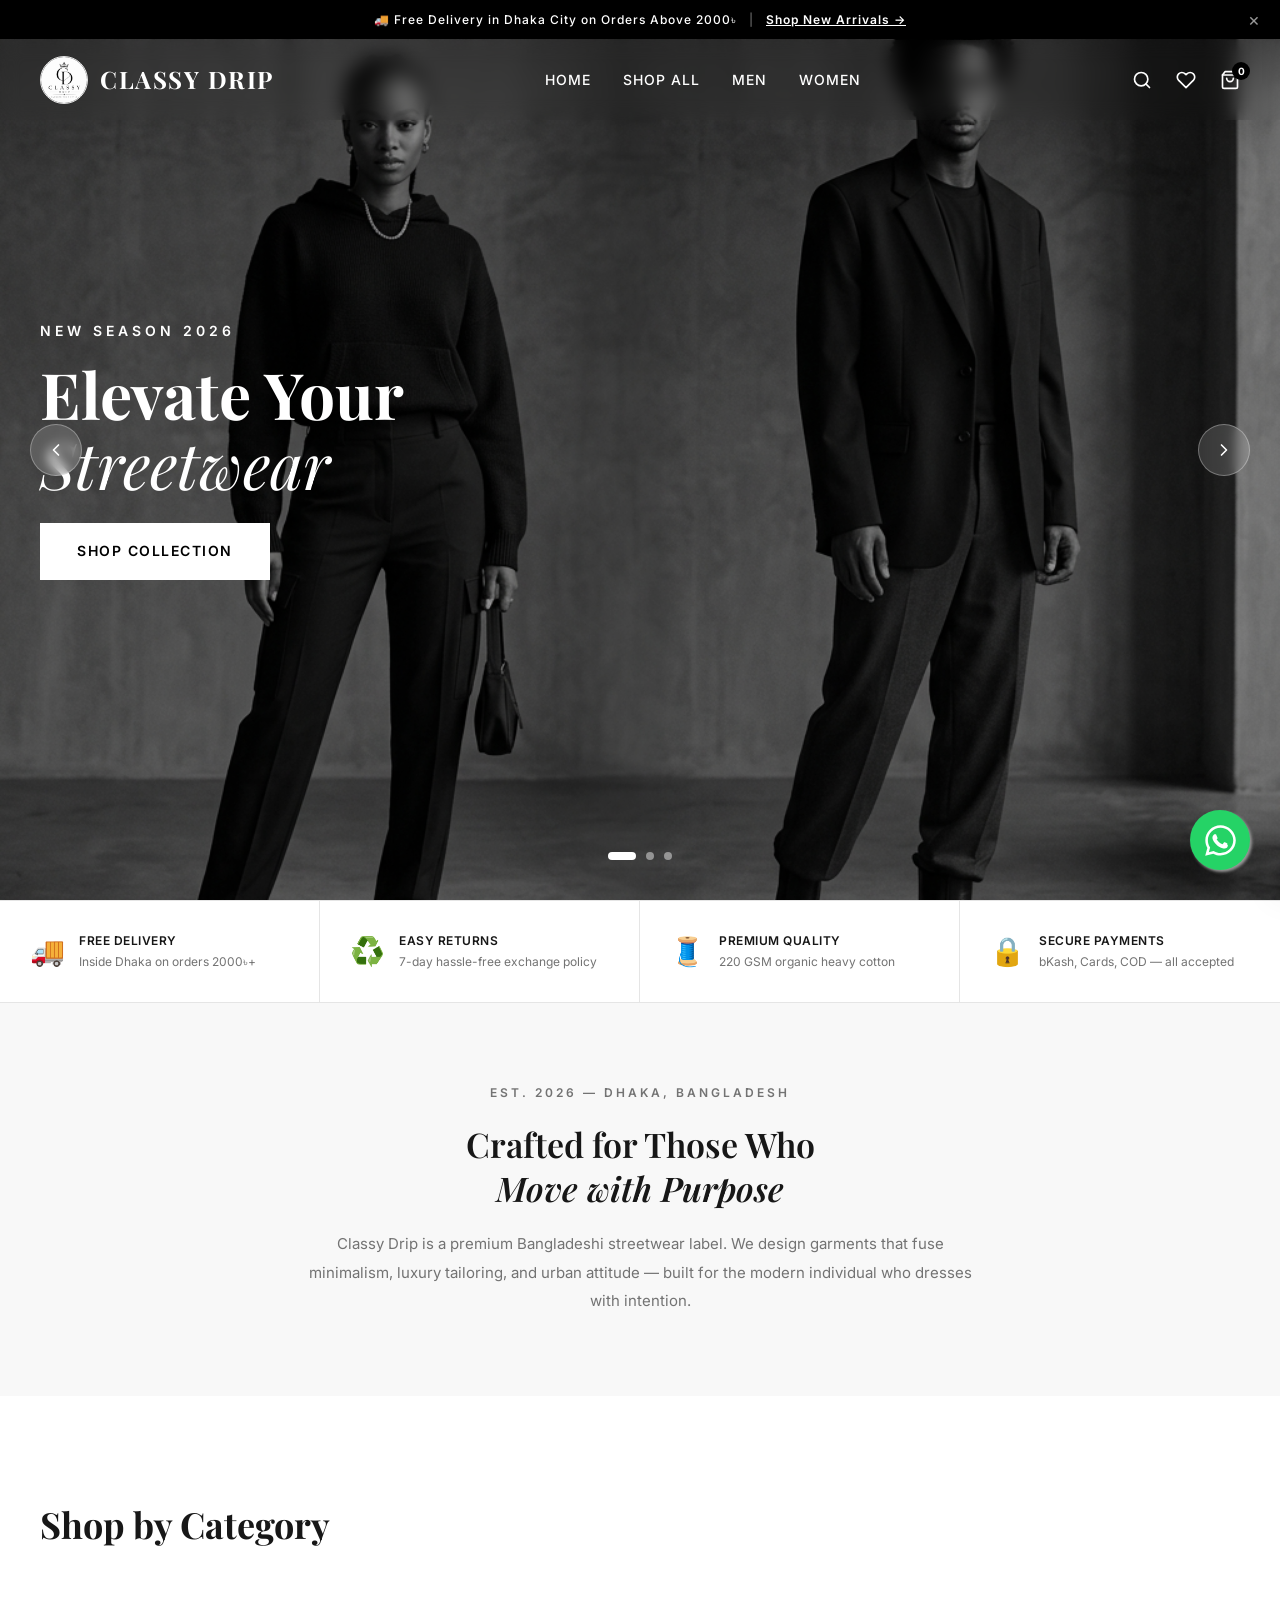
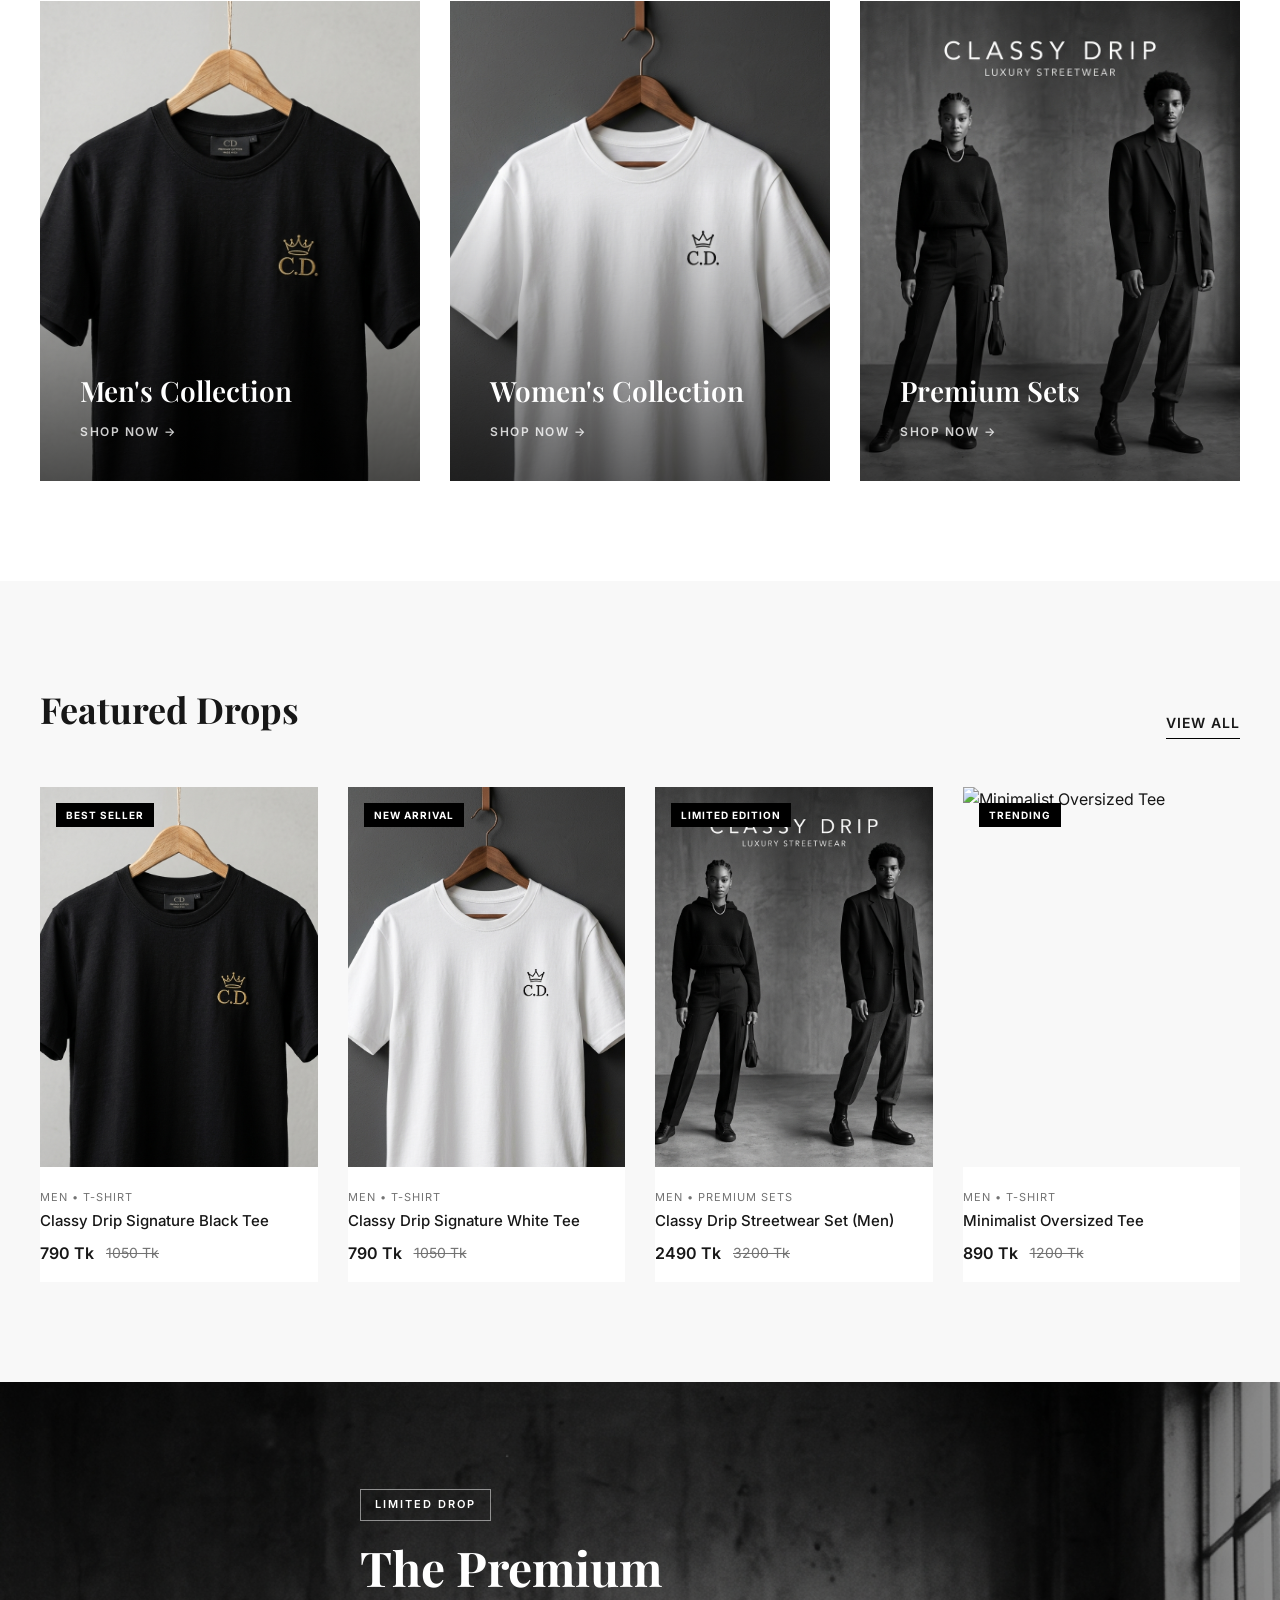
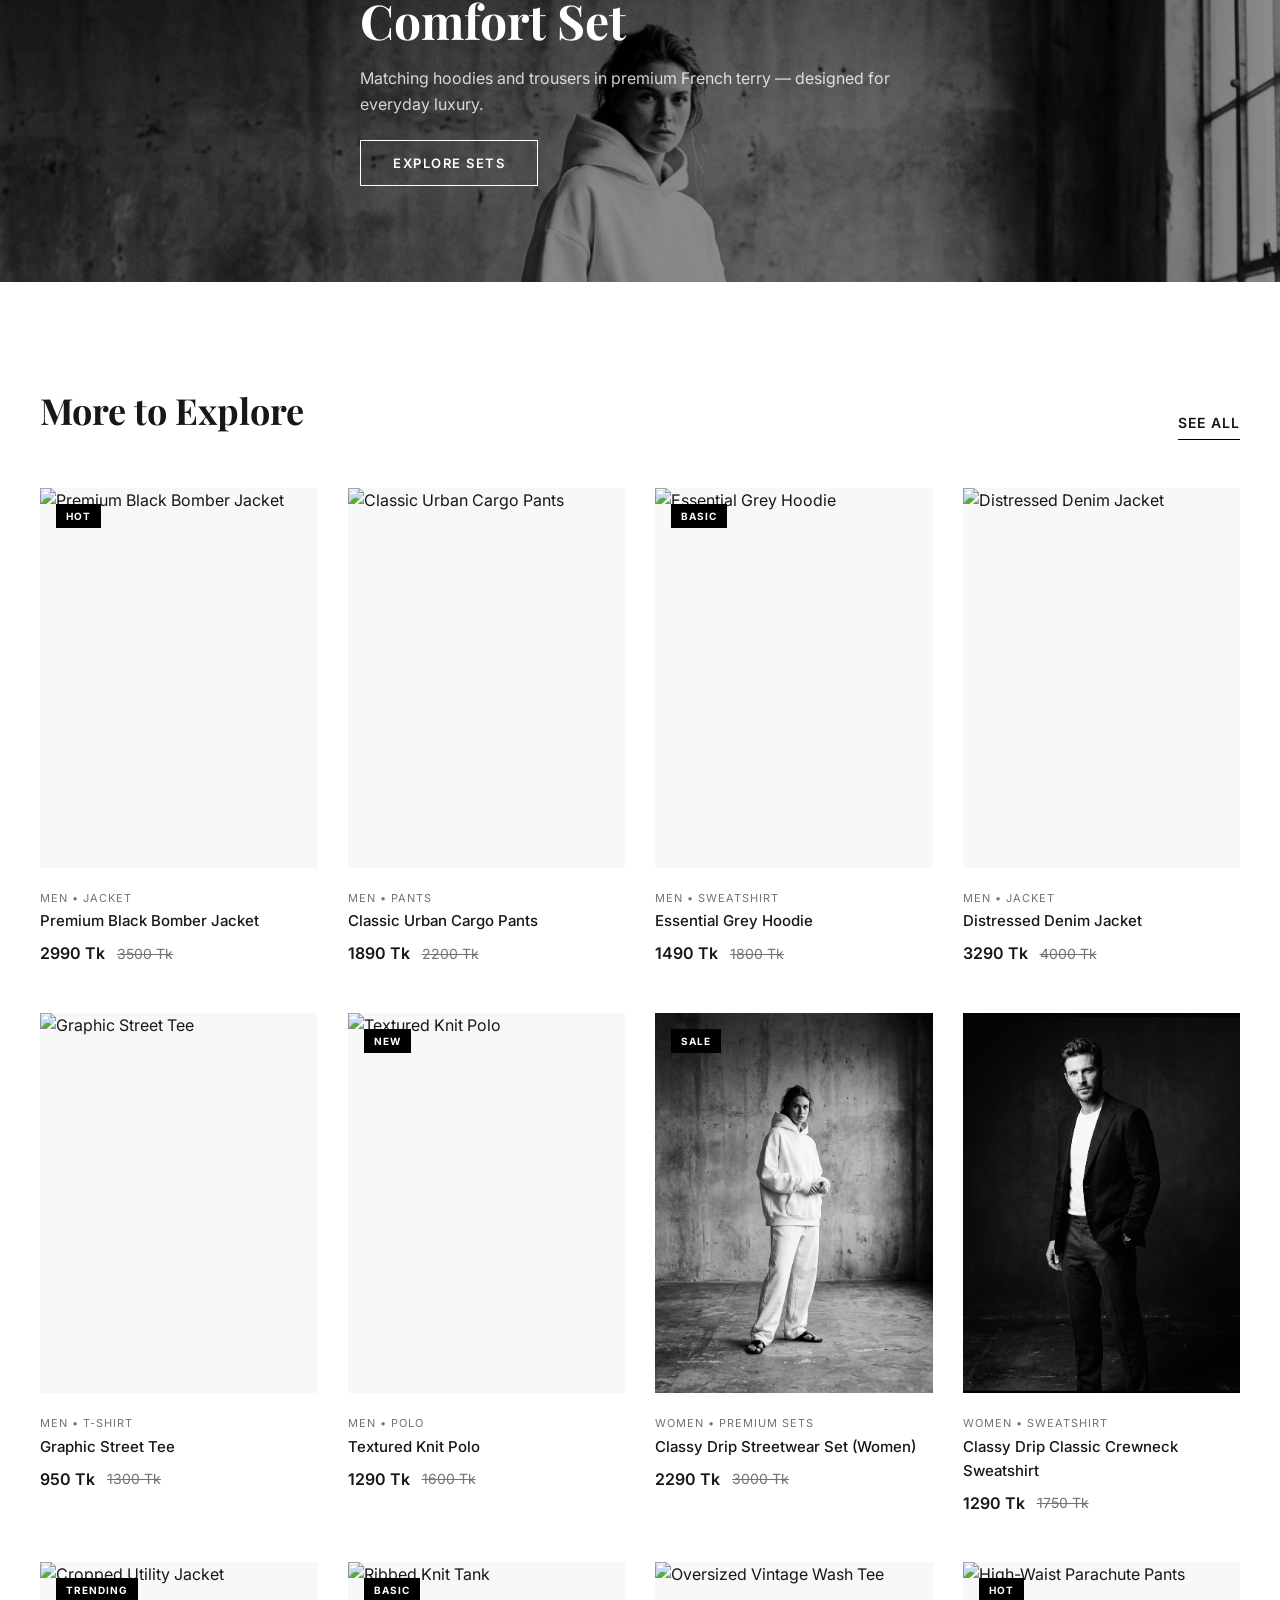
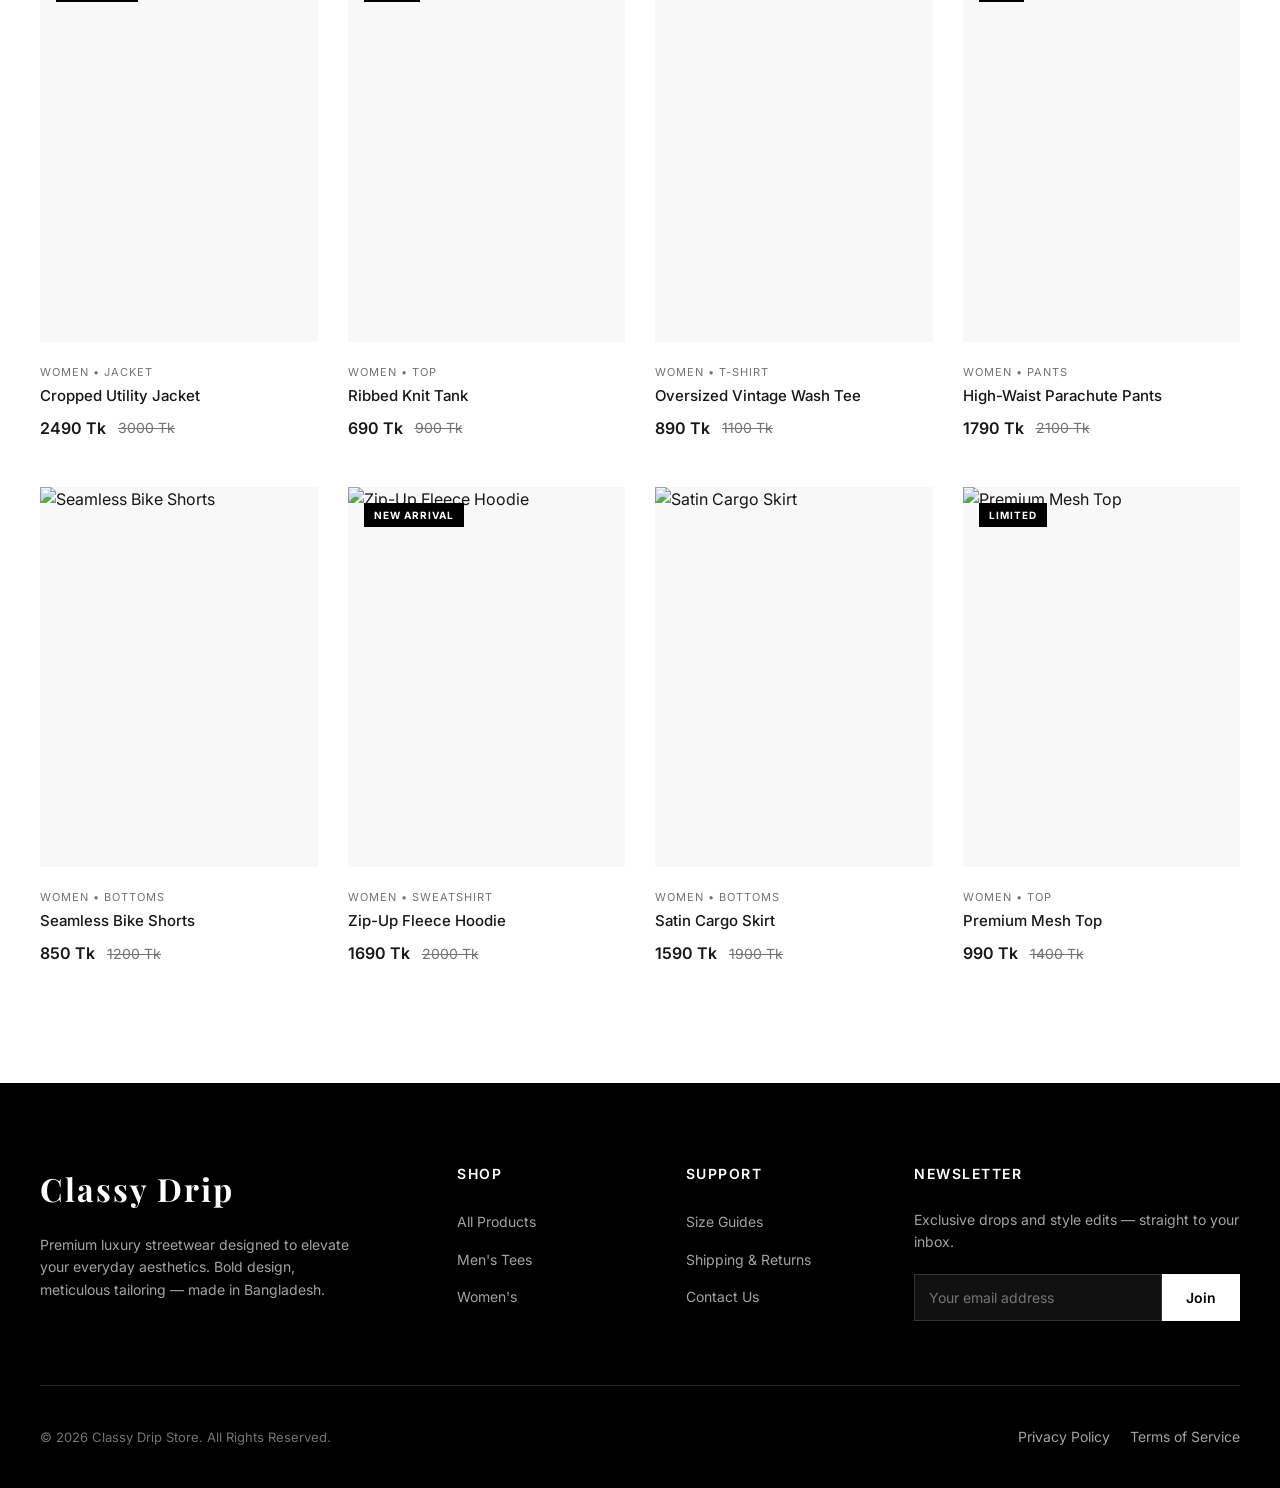
==== commit 246374bc: "Added 20 premium products and WhatsApp floating button" ====
--- a/index.html
+++ b/index.html
@@ -293,6 +293,11 @@
     </div>
   </footer>
 
+  <!-- WhatsApp Floating Button -->
+  <a href="https://wa.me/8801700000000?text=Hi%20Classy%20Drip,%20I%20would%20like%20to%20know%20more%20about%20your%20products." class="whatsapp-float" target="_blank" rel="noopener noreferrer">
+    <svg class="whatsapp-icon" xmlns="http://www.w3.org/2000/svg" viewBox="0 0 448 512"><path d="M380.9 97.1C339 55.1 283.2 32 223.9 32c-122.4 0-222 99.6-222 222 0 39.1 10.2 77.3 29.6 111L0 480l117.7-30.9c32.4 17.7 68.9 27 106.1 27h.1c122.3 0 224.1-99.6 224.1-222 0-59.3-25.2-115-67.1-157.1zm-157 341.6c-33.2 0-65.7-8.9-94-25.7l-6.7-4-69.8 18.3L72 359.2l-4.4-7c-18.5-29.4-28.2-63.3-28.2-98.2 0-101.7 82.8-184.5 184.6-184.5 49.3 0 95.6 19.2 130.4 54.1 34.8 34.9 56.2 81.2 56.1 130.5 0 101.8-84.9 184.6-186.6 184.6zm101.2-138.2c-5.5-2.8-32.8-16.2-37.9-18-5.1-1.9-8.8-2.8-12.5 2.8-3.7 5.6-14.3 18-17.6 21.8-3.2 3.7-6.5 4.2-12 1.4-32.6-16.3-54-29.1-75.5-66-2.1-3.6-.2-5.5 1.8-7.4 1.7-1.6 3.7-4.2 5.5-6.5 1.9-2.3 2.5-4.2 3.7-7 1.2-2.8.6-5.1-.3-6.5-1.9-2.8-12.5-30.1-17.1-41.2-4.5-10.8-9.1-9.3-12.5-9.5-3.2-.2-6.9-.2-10.6-.2-3.7 0-9.7 1.4-14.8 6.9-5.1 5.6-19.4 19-19.4 46.3 0 27.3 19.9 53.7 22.6 57.4 2.8 3.7 39.1 59.7 94.8 83.8 35.2 15.2 49 16.5 66.6 13.9 10.7-1.6 32.8-13.4 37.4-26.4 4.6-13 4.6-24.1 3.2-26.4-1.3-2.5-5-3.9-10.5-6.6z"/></svg>
+  </a>
+
   <script src="app.js"></script>
 </body>
 </html>
--- a/style.css
+++ b/style.css
@@ -2394,3 +2394,48 @@
     font-size: 18px;
   }
 }
+
+/* =============================================
+   WHATSAPP FLOATING BUTTON
+============================================= */
+.whatsapp-float {
+  position: fixed;
+  bottom: 30px;
+  right: 30px;
+  width: 60px;
+  height: 60px;
+  background-color: #25d366;
+  color: #fff;
+  border-radius: 50px;
+  text-align: center;
+  font-size: 30px;
+  box-shadow: 2px 2px 3px #999;
+  z-index: 1000;
+  display: flex;
+  align-items: center;
+  justify-content: center;
+  transition: transform 0.3s ease;
+}
+
+.whatsapp-float:hover {
+  transform: scale(1.1);
+}
+
+.whatsapp-icon {
+  width: 35px;
+  height: 35px;
+  fill: currentColor;
+}
+
+@media (max-width: 768px) {
+  .whatsapp-float {
+    bottom: 20px;
+    right: 20px;
+    width: 50px;
+    height: 50px;
+  }
+  .whatsapp-icon {
+    width: 28px;
+    height: 28px;
+  }
+}
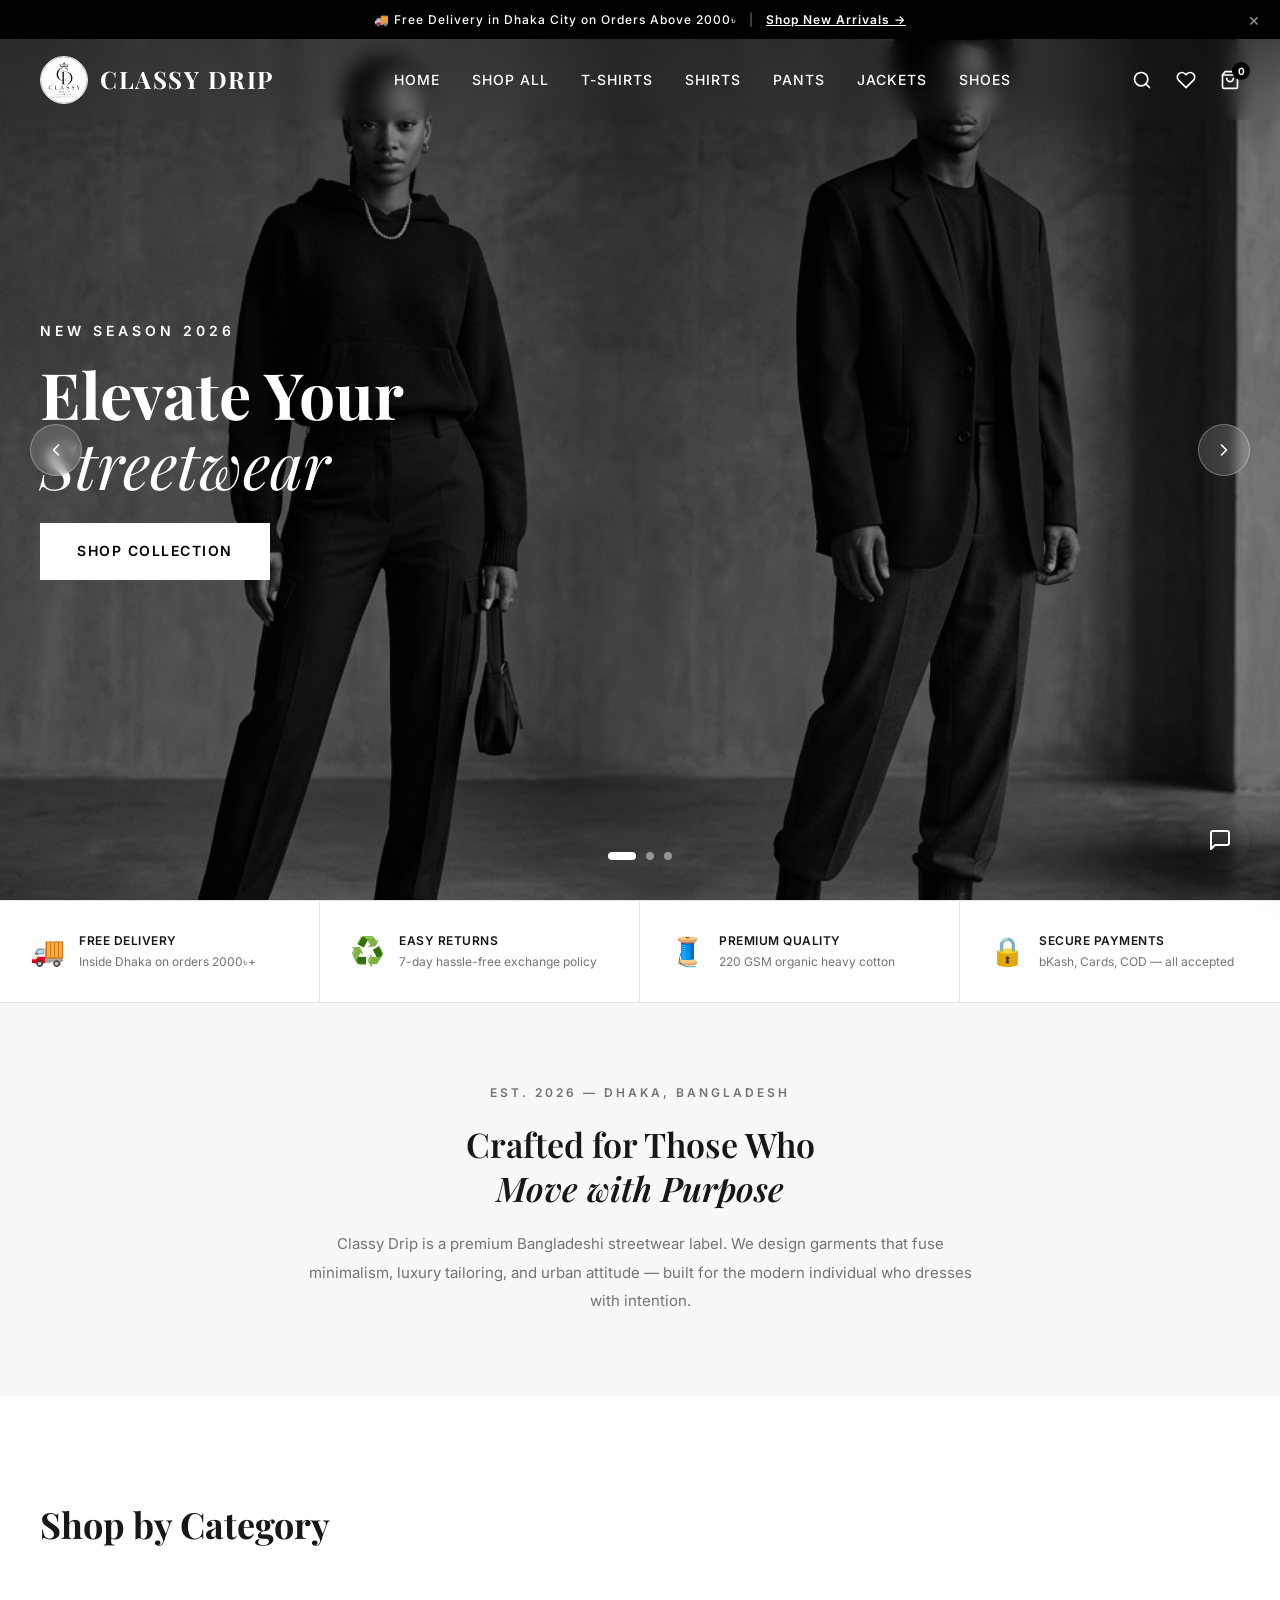
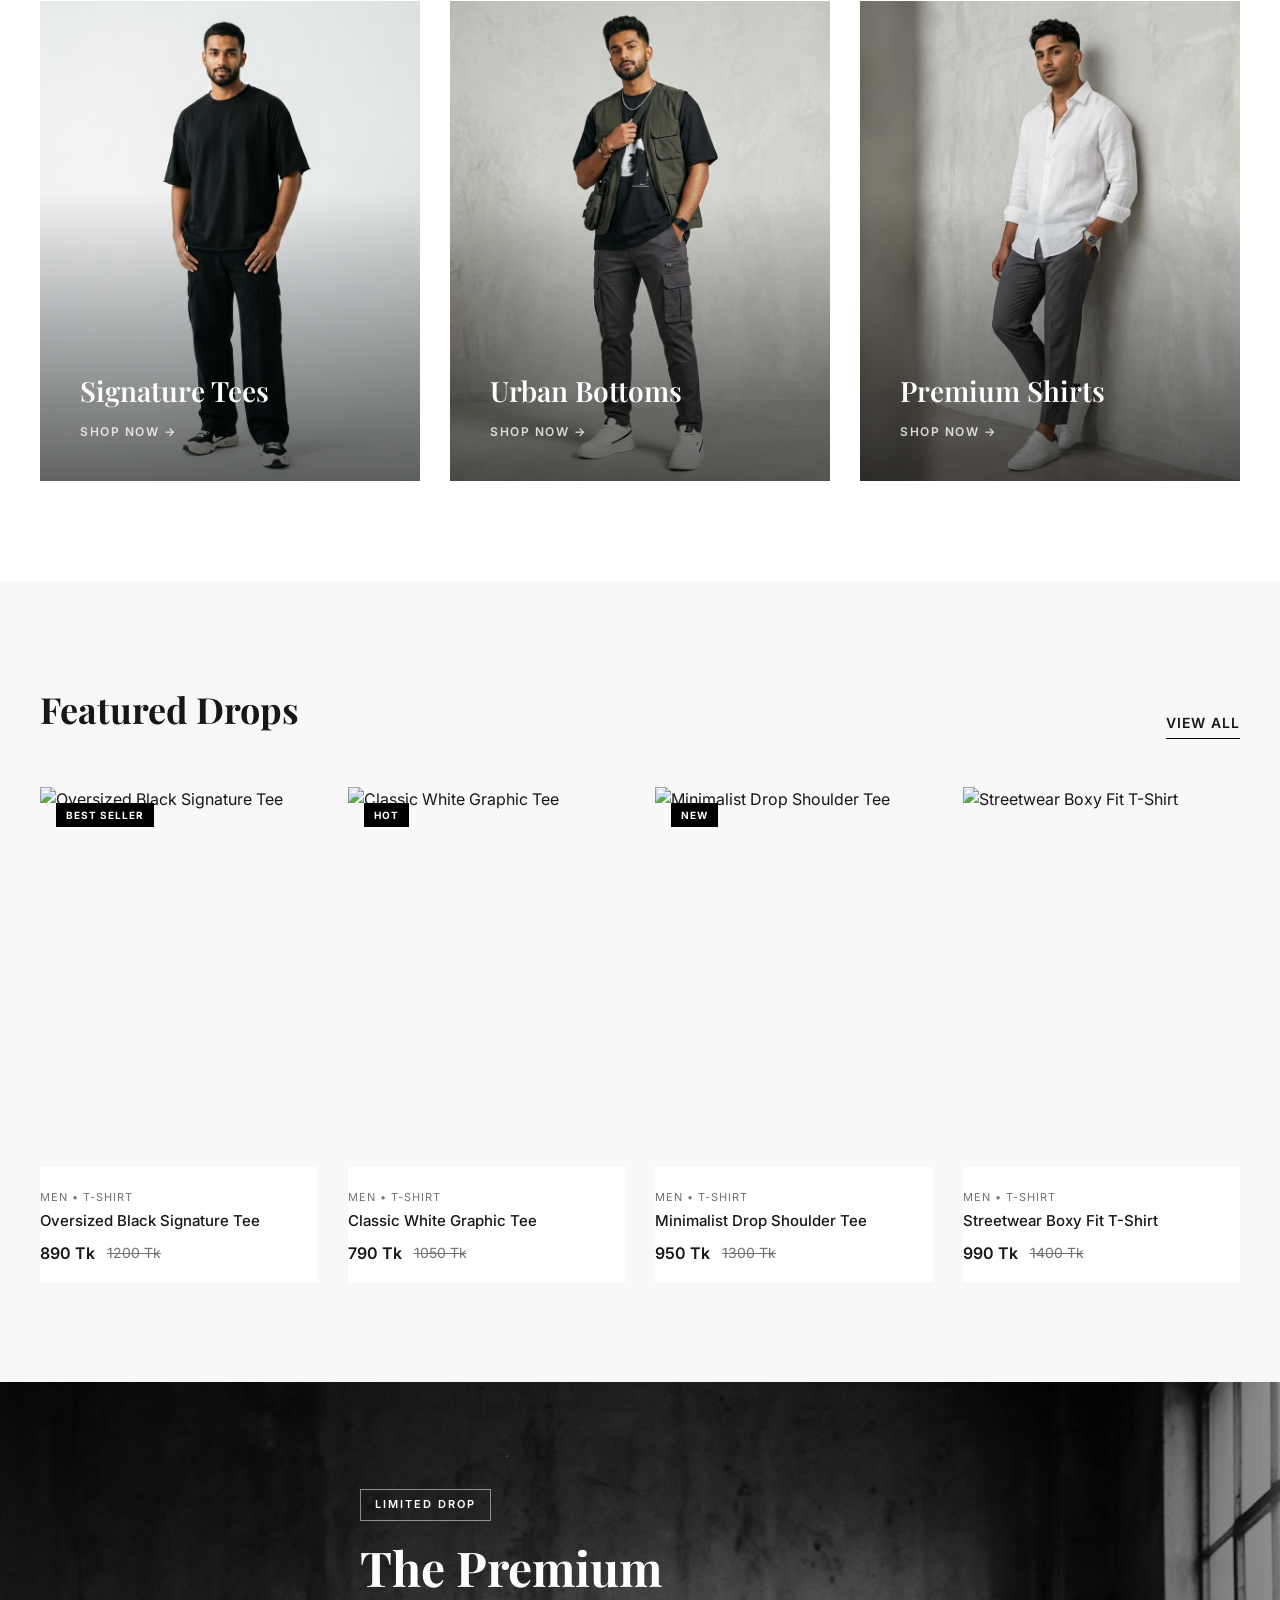
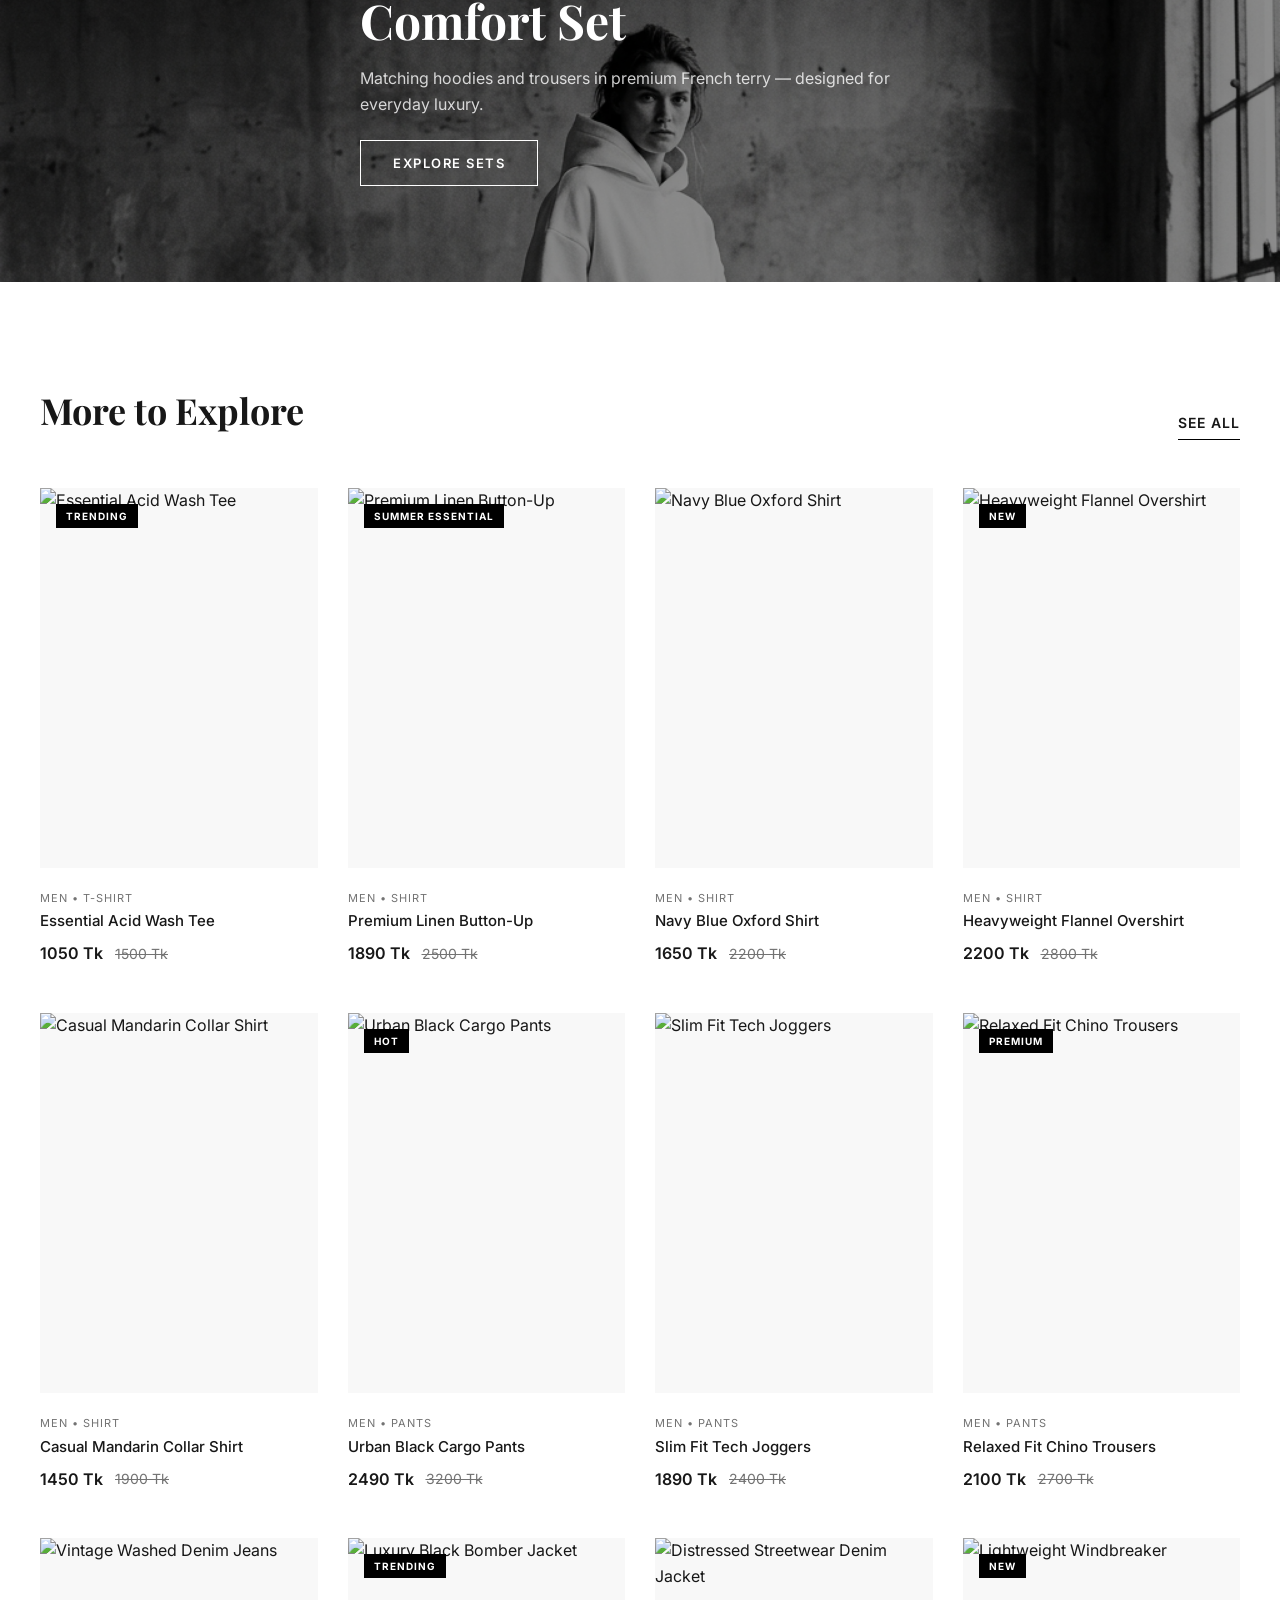
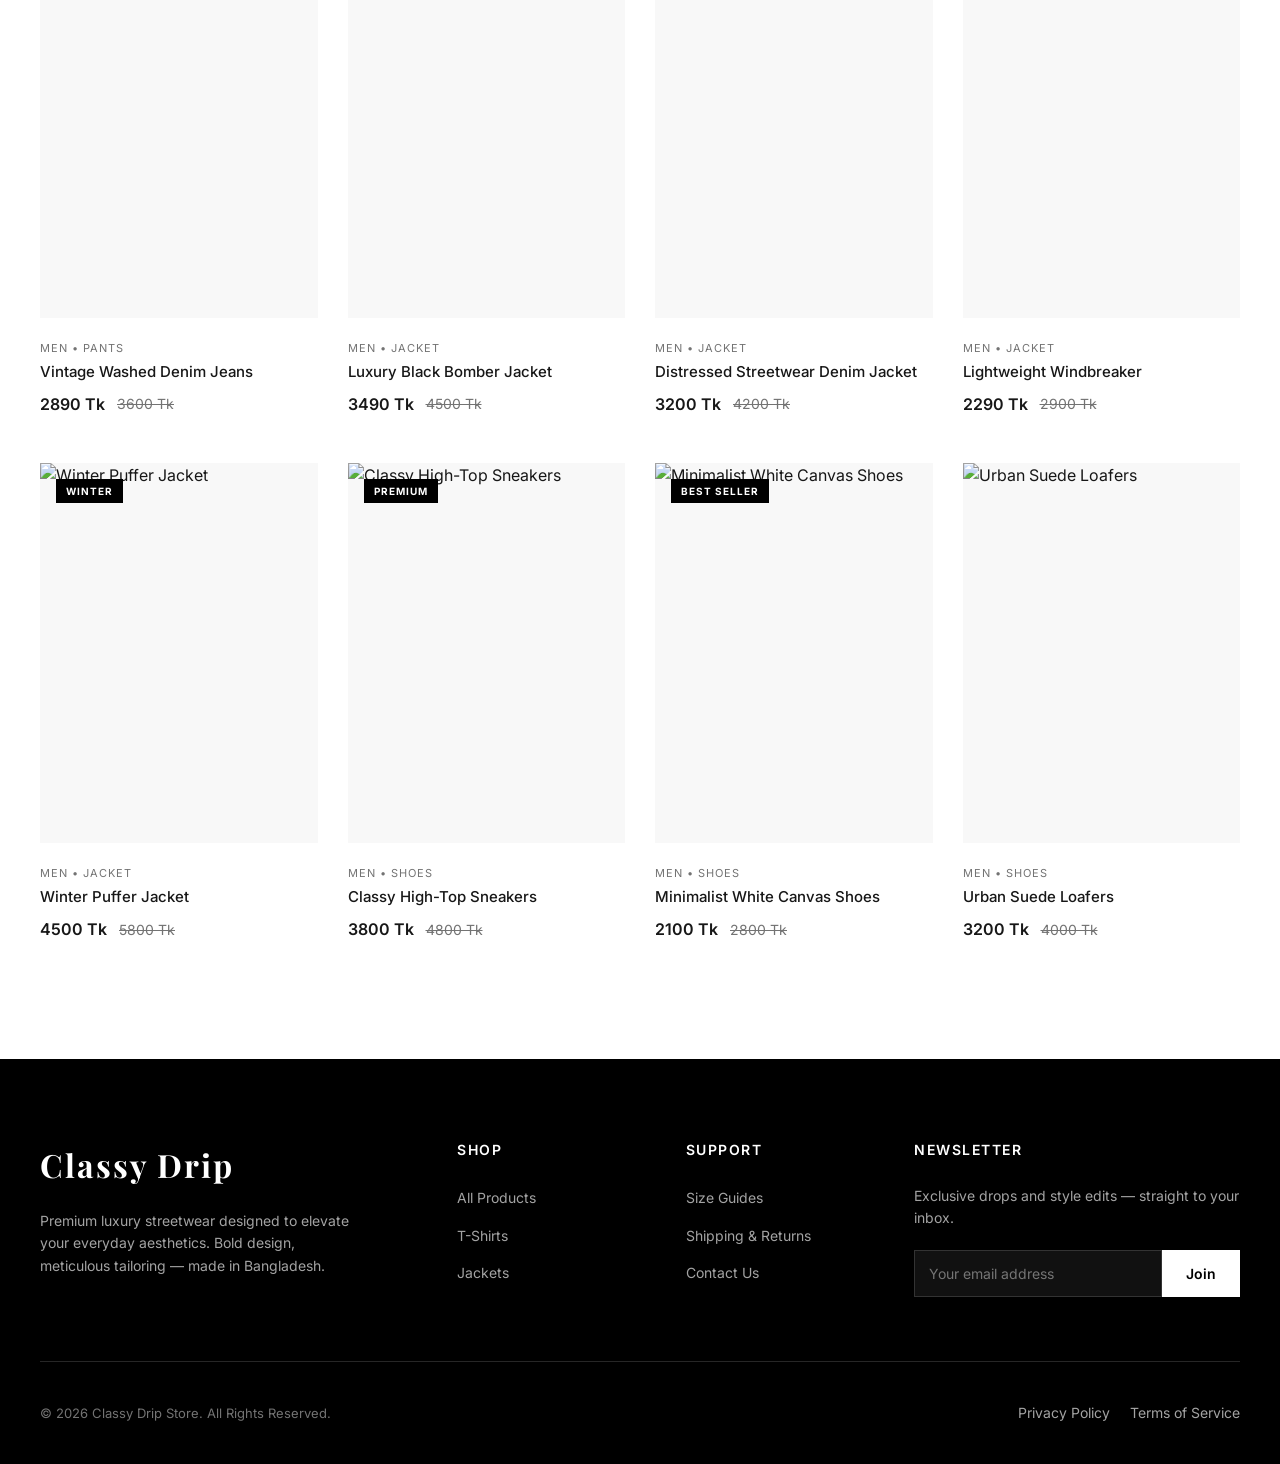
==== commit 2fc29203: "Update: Complete Men-only catalog overhaul with AI chatbot and scroll animations" ====
--- a/index.html
+++ b/index.html
@@ -25,8 +25,11 @@
     <ul class="mobile-nav-links">
       <li><a href="index.html" class="mobile-nav-link">Home</a></li>
       <li><a href="shop.html" class="mobile-nav-link">Shop All</a></li>
-      <li><a href="shop.html?category=Men" class="mobile-nav-link">Men's Collection</a></li>
-      <li><a href="shop.html?category=Women" class="mobile-nav-link">Women's Collection</a></li>
+      <li><a href="shop.html?type=T-Shirt" class="mobile-nav-link">T-Shirts</a></li>
+      <li><a href="shop.html?type=Shirt" class="mobile-nav-link">Shirts</a></li>
+      <li><a href="shop.html?type=Pants" class="mobile-nav-link">Pants</a></li>
+      <li><a href="shop.html?type=Jacket" class="mobile-nav-link">Jackets</a></li>
+      <li><a href="shop.html?type=Shoes" class="mobile-nav-link">Shoes</a></li>
       <li><a href="checkout.html" class="mobile-nav-link">Checkout</a></li>
     </ul>
     <div class="mobile-nav-footer">
@@ -51,8 +54,11 @@
         <ul class="nav-links">
           <li><a href="index.html" class="nav-link">Home</a></li>
           <li><a href="shop.html" class="nav-link">Shop All</a></li>
-          <li><a href="shop.html?category=Men" class="nav-link">Men</a></li>
-          <li><a href="shop.html?category=Women" class="nav-link">Women</a></li>
+          <li><a href="shop.html?type=T-Shirt" class="nav-link">T-Shirts</a></li>
+          <li><a href="shop.html?type=Shirt" class="nav-link">Shirts</a></li>
+          <li><a href="shop.html?type=Pants" class="nav-link">Pants</a></li>
+          <li><a href="shop.html?type=Jacket" class="nav-link">Jackets</a></li>
+          <li><a href="shop.html?type=Shoes" class="nav-link">Shoes</a></li>
         </ul>
       </nav>
 
@@ -86,11 +92,11 @@
 
     <!-- Slide 2 -->
     <div class="hero-slide" id="slide1">
-      <div class="hero-slide-bg" style="background-image: url('assets/hero2.png');"></div>
+      <div class="hero-slide-bg" style="background-image: url('assets/model-bomber-jacket.png'); background-position: top center;"></div>
       <div class="hero-slide-content container">
-        <span class="hero-subtitle">Women's Luxury</span>
-        <h1 class="hero-title">Premium<br><span>Comfort Sets</span></h1>
-        <a href="shop.html?category=Women" class="hero-btn">Explore Women's</a>
+        <span class="hero-subtitle">Urban Utility</span>
+        <h1 class="hero-title">Premium<br><span>Outerwear</span></h1>
+        <a href="shop.html?type=Jacket" class="hero-btn">Explore Jackets</a>
       </div>
     </div>
 
@@ -170,24 +176,24 @@
         <h2 class="section-title">Shop by Category</h2>
       </div>
       <div class="category-grid">
-        <a href="shop.html?category=Men" class="category-card">
-          <img src="assets/black-tshirt.png" alt="Men's Collection" class="category-img">
+        <a href="shop.html?type=T-Shirt" class="category-card">
+          <img src="assets/model-black-tshirt.png" alt="T-Shirts" class="category-img">
           <div class="category-overlay">
-            <h3 class="category-name">Men's Collection</h3>
+            <h3 class="category-name">Signature Tees</h3>
             <span class="category-cta">Shop Now →</span>
           </div>
         </a>
-        <a href="shop.html?category=Women" class="category-card">
-          <img src="assets/white-tshirt.png" alt="Women's Collection" class="category-img">
+        <a href="shop.html?type=Pants" class="category-card">
+          <img src="assets/model-cargo-pants.png" alt="Pants" class="category-img">
           <div class="category-overlay">
-            <h3 class="category-name">Women's Collection</h3>
+            <h3 class="category-name">Urban Bottoms</h3>
             <span class="category-cta">Shop Now →</span>
           </div>
         </a>
-        <a href="shop.html" class="category-card">
-          <img src="assets/hero.png" alt="Premium Sets" class="category-img">
+        <a href="shop.html?type=Shirt" class="category-card">
+          <img src="assets/model-white-shirt.png" alt="Shirts" class="category-img">
           <div class="category-overlay">
-            <h3 class="category-name">Premium Sets</h3>
+            <h3 class="category-name">Premium Shirts</h3>
             <span class="category-cta">Shop Now →</span>
           </div>
         </a>
@@ -262,8 +268,8 @@
           <h4 class="footer-column-title">Shop</h4>
           <ul class="footer-links">
             <li><a href="shop.html" class="footer-link">All Products</a></li>
-            <li><a href="shop.html?category=Men" class="footer-link">Men's Tees</a></li>
-            <li><a href="shop.html?category=Women" class="footer-link">Women's</a></li>
+            <li><a href="shop.html?type=T-Shirt" class="footer-link">T-Shirts</a></li>
+            <li><a href="shop.html?type=Jacket" class="footer-link">Jackets</a></li>
           </ul>
         </div>
         <div>
@@ -293,10 +299,34 @@
     </div>
   </footer>
 
-  <!-- WhatsApp Floating Button -->
-  <a href="https://wa.me/8801700000000?text=Hi%20Classy%20Drip,%20I%20would%20like%20to%20know%20more%20about%20your%20products." class="whatsapp-float" target="_blank" rel="noopener noreferrer">
-    <svg class="whatsapp-icon" xmlns="http://www.w3.org/2000/svg" viewBox="0 0 448 512"><path d="M380.9 97.1C339 55.1 283.2 32 223.9 32c-122.4 0-222 99.6-222 222 0 39.1 10.2 77.3 29.6 111L0 480l117.7-30.9c32.4 17.7 68.9 27 106.1 27h.1c122.3 0 224.1-99.6 224.1-222 0-59.3-25.2-115-67.1-157.1zm-157 341.6c-33.2 0-65.7-8.9-94-25.7l-6.7-4-69.8 18.3L72 359.2l-4.4-7c-18.5-29.4-28.2-63.3-28.2-98.2 0-101.7 82.8-184.5 184.6-184.5 49.3 0 95.6 19.2 130.4 54.1 34.8 34.9 56.2 81.2 56.1 130.5 0 101.8-84.9 184.6-186.6 184.6zm101.2-138.2c-5.5-2.8-32.8-16.2-37.9-18-5.1-1.9-8.8-2.8-12.5 2.8-3.7 5.6-14.3 18-17.6 21.8-3.2 3.7-6.5 4.2-12 1.4-32.6-16.3-54-29.1-75.5-66-2.1-3.6-.2-5.5 1.8-7.4 1.7-1.6 3.7-4.2 5.5-6.5 1.9-2.3 2.5-4.2 3.7-7 1.2-2.8.6-5.1-.3-6.5-1.9-2.8-12.5-30.1-17.1-41.2-4.5-10.8-9.1-9.3-12.5-9.5-3.2-.2-6.9-.2-10.6-.2-3.7 0-9.7 1.4-14.8 6.9-5.1 5.6-19.4 19-19.4 46.3 0 27.3 19.9 53.7 22.6 57.4 2.8 3.7 39.1 59.7 94.8 83.8 35.2 15.2 49 16.5 66.6 13.9 10.7-1.6 32.8-13.4 37.4-26.4 4.6-13 4.6-24.1 3.2-26.4-1.3-2.5-5-3.9-10.5-6.6z"/></svg>
-  </a>
+  <!-- AI Chatbot Widget -->
+  <div class="chatbot-container">
+    <button class="chatbot-toggle" id="chatbotToggle" title="Chat with Support">
+      <svg width="24" height="24" viewBox="0 0 24 24" fill="none" stroke="currentColor" stroke-width="2" stroke-linecap="round" stroke-linejoin="round"><path d="M21 15a2 2 0 0 1-2 2H7l-4 4V5a2 2 0 0 1 2-2h14a2 2 0 0 1 2 2z"></path></svg>
+    </button>
+    
+    <div class="chatbot-window" id="chatbotWindow">
+      <div class="chatbot-header">
+        <div class="chatbot-title">
+          <div class="chatbot-avatar">🤖</div>
+          <div>
+            <strong>CD Assistant</strong>
+            <div style="font-size: 10px; opacity: 0.8;">Typically replies instantly</div>
+          </div>
+        </div>
+        <button class="chatbot-close" id="closeChatbot">×</button>
+      </div>
+      <div class="chatbot-messages" id="chatMessages">
+        <div class="chat-message bot-message">Hi there! 👋 I'm the Classy Drip assistant. How can I help you today?</div>
+      </div>
+      <div class="chatbot-input-area">
+        <input type="text" id="chatInput" class="chatbot-input" placeholder="Type a message...">
+        <button id="sendChat" class="chatbot-send">
+          <svg width="18" height="18" viewBox="0 0 24 24" fill="none" stroke="currentColor" stroke-width="2" stroke-linecap="round" stroke-linejoin="round"><line x1="22" y1="2" x2="11" y2="13"></line><polygon points="22 2 15 22 11 13 2 9 22 2"></polygon></svg>
+        </button>
+      </div>
+    </div>
+  </div>
 
   <script src="app.js"></script>
 </body>
--- a/style.css
+++ b/style.css
@@ -2398,44 +2398,259 @@
 /* =============================================
    WHATSAPP FLOATING BUTTON
 ============================================= */
-.whatsapp-float {
+/* =============================================
+   CHATBOT WIDGET
+============================================= */
+.chatbot-container {
   position: fixed;
   bottom: 30px;
   right: 30px;
+  z-index: 1000;
+  display: flex;
+  flex-direction: column;
+  align-items: flex-end;
+}
+
+.chatbot-toggle {
   width: 60px;
   height: 60px;
-  background-color: #25d366;
-  color: #fff;
-  border-radius: 50px;
-  text-align: center;
-  font-size: 30px;
-  box-shadow: 2px 2px 3px #999;
-  z-index: 1000;
+  background-color: var(--color-primary);
+  color: var(--color-white);
+  border: none;
+  border-radius: 50%;
   display: flex;
   align-items: center;
   justify-content: center;
-  transition: transform 0.3s ease;
-}
-
-.whatsapp-float:hover {
-  transform: scale(1.1);
-}
-
-.whatsapp-icon {
-  width: 35px;
-  height: 35px;
-  fill: currentColor;
-}
-
-@media (max-width: 768px) {
-  .whatsapp-float {
-    bottom: 20px;
-    right: 20px;
+  cursor: pointer;
+  box-shadow: 0 4px 15px rgba(0,0,0,0.2);
+  transition: transform 0.3s ease, background-color 0.3s ease;
+}
+
+.chatbot-toggle:hover {
+  transform: scale(1.05);
+  background-color: #333;
+}
+
+.chatbot-window {
+  position: absolute;
+  bottom: 80px;
+  right: 0;
+  width: 350px;
+  height: 450px;
+  background-color: var(--color-white);
+  border-radius: 16px;
+  box-shadow: 0 10px 40px rgba(0,0,0,0.15);
+  display: flex;
+  flex-direction: column;
+  overflow: hidden;
+  opacity: 0;
+  pointer-events: none;
+  transform: translateY(20px) scale(0.95);
+  transition: all 0.3s cubic-bezier(0.175, 0.885, 0.32, 1.275);
+  border: 1px solid var(--color-border);
+}
+
+.chatbot-window.active {
+  opacity: 1;
+  pointer-events: all;
+  transform: translateY(0) scale(1);
+}
+
+.chatbot-header {
+  background-color: var(--color-primary);
+  color: var(--color-white);
+  padding: 16px;
+  display: flex;
+  justify-content: space-between;
+  align-items: center;
+}
+
+.chatbot-title {
+  display: flex;
+  align-items: center;
+  gap: 12px;
+}
+
+.chatbot-avatar {
+  width: 36px;
+  height: 36px;
+  background-color: rgba(255,255,255,0.2);
+  border-radius: 50%;
+  display: flex;
+  align-items: center;
+  justify-content: center;
+  font-size: 20px;
+}
+
+.chatbot-close {
+  background: none;
+  border: none;
+  color: var(--color-white);
+  font-size: 24px;
+  cursor: pointer;
+  opacity: 0.8;
+  transition: opacity 0.2s;
+}
+
+.chatbot-close:hover {
+  opacity: 1;
+}
+
+.chatbot-messages {
+  flex: 1;
+  padding: 16px;
+  overflow-y: auto;
+  display: flex;
+  flex-direction: column;
+  gap: 12px;
+  background-color: #f8f9fa;
+}
+
+.chat-message {
+  max-width: 80%;
+  padding: 12px 16px;
+  border-radius: 12px;
+  font-size: 14px;
+  line-height: 1.5;
+  animation: fadeIn 0.3s ease forwards;
+}
+
+.bot-message {
+  background-color: var(--color-white);
+  color: var(--color-text);
+  align-self: flex-start;
+  border-bottom-left-radius: 4px;
+  box-shadow: 0 2px 5px rgba(0,0,0,0.05);
+}
+
+.user-message {
+  background-color: var(--color-primary);
+  color: var(--color-white);
+  align-self: flex-end;
+  border-bottom-right-radius: 4px;
+}
+
+.chat-action-link {
+  display: inline-block;
+  margin-top: 8px;
+  padding: 8px 16px;
+  background-color: #25D366; /* WhatsApp Green */
+  color: white !important;
+  text-decoration: none;
+  border-radius: 20px;
+  font-size: 13px;
+  font-weight: 500;
+  transition: background-color 0.2s;
+}
+
+.chat-action-link:hover {
+  background-color: #1ebd5a;
+}
+
+.chatbot-input-area {
+  padding: 16px;
+  background-color: var(--color-white);
+  border-top: 1px solid var(--color-border);
+  display: flex;
+  gap: 12px;
+}
+
+.chatbot-input {
+  flex: 1;
+  padding: 12px 16px;
+  border: 1px solid var(--color-border);
+  border-radius: 24px;
+  outline: none;
+  font-size: 14px;
+  font-family: inherit;
+  transition: border-color 0.2s;
+}
+
+.chatbot-input:focus {
+  border-color: var(--color-primary);
+}
+
+.chatbot-send {
+  width: 44px;
+  height: 44px;
+  border-radius: 50%;
+  border: none;
+  background-color: var(--color-primary);
+  color: var(--color-white);
+  display: flex;
+  align-items: center;
+  justify-content: center;
+  cursor: pointer;
+  transition: transform 0.2s;
+}
+
+.chatbot-send:hover {
+  transform: scale(1.05);
+}
+
+/* Typing Indicator Animation */
+.typing-indicator span {
+  display: inline-block;
+  animation: typing 1.4s infinite cubic-bezier(0.2, 0.8, 0.2, 1);
+}
+.typing-indicator span:nth-child(2) { animation-delay: 0.2s; }
+.typing-indicator span:nth-child(3) { animation-delay: 0.4s; }
+
+@keyframes typing {
+  0%, 100% { transform: translateY(0); opacity: 0.5; }
+  50% { transform: translateY(-3px); opacity: 1; }
+}
+
+@keyframes fadeIn {
+  from { opacity: 0; transform: translateY(5px); }
+  to { opacity: 1; transform: translateY(0); }
+}
+
+@media (max-width: 480px) {
+  .chatbot-window {
+    width: 300px;
+    height: 400px;
+    bottom: 70px;
+  }
+  .chatbot-toggle {
     width: 50px;
     height: 50px;
   }
-  .whatsapp-icon {
-    width: 28px;
-    height: 28px;
-  }
-}
+}
+
+/* =============================================
+   SCROLL ANIMATIONS & EFFECTS
+============================================= */
+.animate-up {
+  animation: slideUpFade 0.6s cubic-bezier(0.16, 1, 0.3, 1) forwards;
+}
+
+@keyframes slideUpFade {
+  from {
+    opacity: 0;
+    transform: translateY(40px);
+  }
+  to {
+    opacity: 1;
+    transform: translateY(0);
+  }
+}
+
+.animate-fade-in {
+  animation: pureFadeIn 0.5s ease-out forwards;
+}
+
+@keyframes pureFadeIn {
+  from { opacity: 0; }
+  to { opacity: 1; }
+}
+
+.category-card, .product-card, .section-header, .trust-item, .promo-banner-content {
+  opacity: 0; /* Starts hidden until observer adds .animate-up */
+}
+
+/* Add slight stagger to product cards inside grid */
+.product-grid > *:nth-child(1) { animation-delay: 0.05s; }
+.product-grid > *:nth-child(2) { animation-delay: 0.1s; }
+.product-grid > *:nth-child(3) { animation-delay: 0.15s; }
+.product-grid > *:nth-child(4) { animation-delay: 0.2s; }
